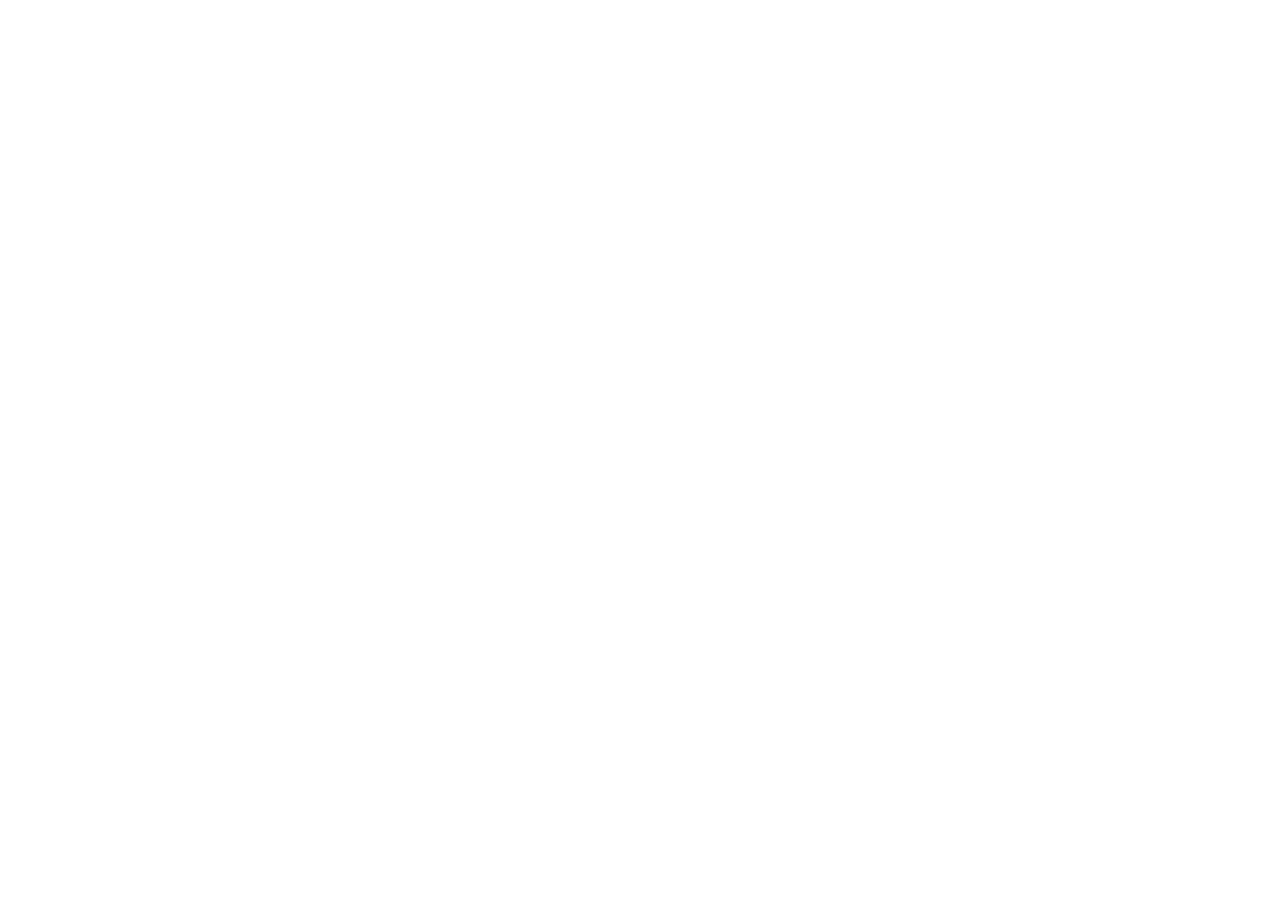
==== index.html @ 1c228df8 "init project" ====
<!DOCTYPE html>
<html lang="en">
<head>
    <meta charset="UTF-8">
    <meta http-equiv="X-UA-Compatible" content="IE=edge">
    <meta name="viewport" content="width=device-width, initial-scale=1.0">
    <title>Document</title>
</head>
<body>
    
</body>
</html>
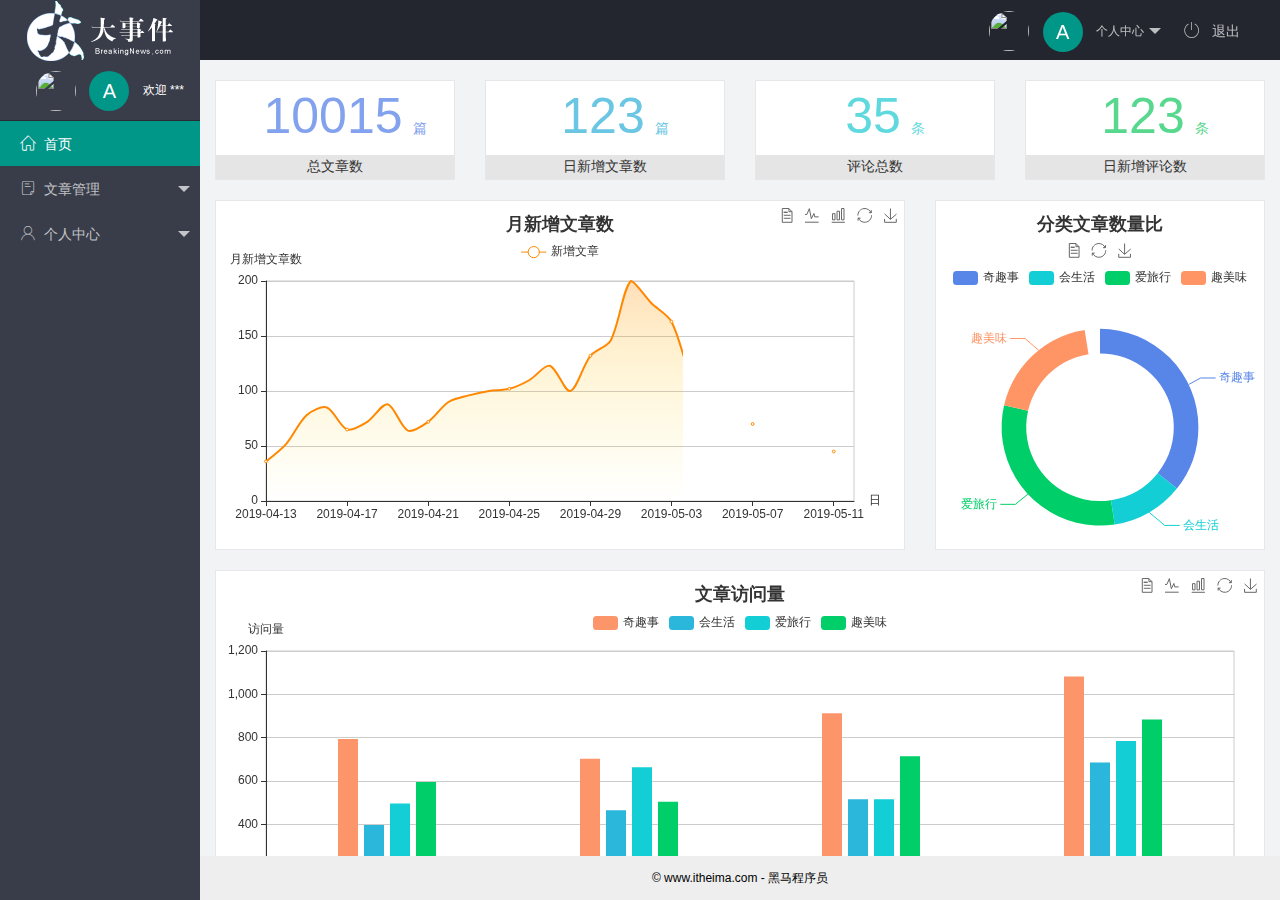
==== commit 51c5bd82: "完成了主页功能的开发" ====
--- a/index.html
+++ b/index.html
@@ -4,9 +4,110 @@
     <meta charset="UTF-8">
     <meta http-equiv="X-UA-Compatible" content="IE=edge">
     <meta name="viewport" content="width=device-width, initial-scale=1.0">
-    <title>Document</title>
+    <title>后台主页</title>
+    <!-- 导入 layui 的样式表 -->
+    <link rel="stylesheet" href="./assets/lib/layui/css/layui.css">
+    <!-- 导入第三方图标库 -->
+    <link rel="stylesheet" href="./assets/fonts/iconfont.css">
+    <!-- 导入自己的样式表 -->
+    <link rel="stylesheet" href="./assets/css/index.css">
 </head>
 <body>
-    
+    <!-- Layui镜像站 => 文档 => 页面元素 => 布局 => 右侧浮动目录 => 管理界面布局 => 复制body标签内的HTML结构 => 按需修改 -->
+    <div class="layui-layout layui-layout-admin">
+        <div class="layui-header">
+            <div class="layui-logo layui-hide-xs layui-bg-black">
+                <img src="./assets/images/logo.png" alt="">
+            </div>
+            <!-- 头部区域（可配合layui 已有的水平导航） -->
+            
+            <ul class="layui-nav layui-layout-right">
+                <li class="layui-nav-item layui-hide layui-show-md-inline-block">
+                    <a href="javascript:;" class="userinfo">
+                        <img src="//tva1.sinaimg.cn/crop.0.0.118.118.180/5db11ff4gw1e77d3nqrv8j203b03cweg.jpg" class="layui-nav-img">
+                        <!-- 用户未设置头像时，显示如下的span标签图像，具体效果见index.css文件设置的样式。头像上的文字即span标签包裹的文字为用户名首字母，这里先设置为A -->
+                        <span class="text-avatar">A</span>
+                        个人中心
+                    </a>
+                    <dl class="layui-nav-child">
+                        <dd><a href="">基本资料</a></dd>
+                        <dd><a href="">更换头像</a></dd>
+                        <dd><a href="">重置密码</a></dd>
+                    </dl>
+                </li>
+                <li class="layui-nav-item" lay-header-event="menuRight" lay-unselect>
+                    <!-- 阻止a链接默认跳转行为：href="javascript:;" -->
+                    <a href="javascript:;" id="btnLogout">
+                        <span class="iconfont icon-tuichu"></span>
+                        退出
+                    </a>
+                </li>
+            </ul>
+        </div>
+        
+        <div class="layui-side layui-bg-black">
+            <div class="layui-side-scroll">
+                <!-- 左侧导航区域（可配合layui已有的垂直导航） -->
+                <div class="userinfo">
+                    <img src="//tva1.sinaimg.cn/crop.0.0.118.118.180/5db11ff4gw1e77d3nqrv8j203b03cweg.jpg" class="layui-nav-img">
+                    <!-- 用户未设置头像时，显示如下的span标签图像，具体效果见index.css文件设置的样式。头像上的文字即span标签包裹的文字为用户名首字母，这里先设置为A -->
+                    <span class="text-avatar">A</span>
+                    <span id="welcome">欢迎 ***</span>
+                </div>
+                <!-- 展开子菜单时，收缩全部兄弟菜单子菜单：对导航元素结构设定可选属性和CSS类名【Layui镜像站 => 文档 => 页面元素 => 导航 => 右侧浮动目录 => 导航基础属性 => 导航可选属性/类 => 属性名 lay-shrink => 值 all】 -->
+                <ul class="layui-nav layui-nav-tree" lay-shrink="all">
+                    <!-- 首页默认被选中：【Layui镜像站 => 文档 => 页面元素 => 导航 => 右侧浮动目录 => 水平导航 => 设定layui-this类名来实现某一项默认被选中】 -->
+                    <li class="layui-nav-item layui-this">
+                        <a href="./home/dashboard.html" target="fm"><span class="iconfont icon-home"></span>首页</a>
+                        <!-- a标签的href属性用来指定打开哪个网页；target属性用来指定在哪打开网页，其属性值设置为内容主体区域的iframe标签的name属性值，即可在iframe中打开网页 -->
+                    </li>
+                    <li class="layui-nav-item">
+                        <!-- 字体图标(iconfont-阿里巴巴矢量图宝库)：【导入 iconfont.css 文件 => 通过对一个内联元素（一般推荐用 span标签）设定 class="iconfont"，来定义一个图标，然后对元素加上图标对应的 font-class 即可显示出想要的图标 即 <span class="iconfont icon-xxx"></span> => 按需修改】 -->
+                        <a class="" href="javascript:;"><span class="iconfont icon-16"></span>文章管理</a>
+                        <dl class="layui-nav-child">
+                            <!-- 字体图标(layui)：【导入 layui 的样式表 => Layui镜像站 => 文档 => 页面元素 => 图标 => 通过对一个内联元素（一般推荐用 i标签）设定 class="layui-icon"，来定义一个图标，然后对元素加上图标对应的 font-class 即可显示出想要的图标 即 <i class="layui-icon layui-icon-face-smile"></i> => 按需修改】 -->
+                            <dd><a href="javascript:;"><i class="layui-icon layui-icon-app"></i>文章类别</a></dd>
+                            <dd><a href="javascript:;"><i class="layui-icon layui-icon-app"></i>文章列表</a></dd>
+                            <dd><a href="javascript:;"><i class="layui-icon layui-icon-app"></i>发表文章</a></dd>
+                        </dl>
+                    </li>
+                    <li class="layui-nav-item">
+                        <a href="javascript:;"><span class="iconfont icon-user"></span>个人中心</a>
+                        <dl class="layui-nav-child">
+                            <dd><a href="javascript:;"><i class="layui-icon layui-icon-app"></i>基本资料</a></dd>
+                            <dd><a href="javascript:;"><i class="layui-icon layui-icon-app"></i>更换头像</a></dd>
+                            <dd><a href="javascript:;"><i class="layui-icon layui-icon-app"></i>重置密码</a></dd>
+                        </dl>
+                    </li>
+                </ul>
+            </div>
+        </div>
+        
+        <div class="layui-body">
+            <!-- 内容主体区域 -->
+            <!-- <iframe name="" src="" frameborder="0"></iframe> -->
+            <!-- iframe标签的name属性用来指定当前iframe的名称，iframe标签的src属性用来规定在iframe中显示的文档的URL -->
+            <!-- <a href="" target=""></a> -->
+            <!-- a链接的href属性用来指定打开哪个网页，a链接的target属性用来指定在哪里打开网页 -->
+            <!-- target属性值等于name属性值表示在name为target属性值的iframe中打开指定网页 -->
+            <iframe name="fm" src="./home/dashboard.html" frameborder="0"></iframe>
+            <!-- 设置iframe标签的name属性值为fm，a标签的target属性值也为fm，即可在点击a链接时在name为fm的iframe中打开a标签指定的网页。上面左侧导航区域的首页、文章管理、个人中心的3个a链接都需要设置它的target属性值为iframe标签的name属性值fm，即可在点击a链接时，在iframe中打开a链接指定的网页 -->
+            <!-- 一进入到index后台主页就在右侧显示首页对应的网页内容：iframe标签的src属性值设置为首页所在a标签的src属性值，既然一进入到index后台主页就显示首页对应的网页内容了，那么首页应该默认被选中。详见上面左侧导航区域的首页所在的li标签的设置 -->
+        </div>
+        
+        <div class="layui-footer">
+            <!-- 底部固定区域 -->
+            © www.itheima.com - 黑马程序员
+        </div>
+    </div>
+
+        <!-- 导入 layui 的js文件 -->
+        <script src="./assets/lib/layui/layui.all.js"></script>
+        <!-- 导入 jQuery -->
+        <script src="./assets/lib/jquery.js"></script>
+        <!-- 导入自己封装的 baseAPI.js 文件 -->
+        <script src="./assets/js/baseAPI.js"></script>
+        <!-- 导入自己的js文件 -->
+        <script src="./assets/js/index.js"></script>
 </body>
 </html>--- a/assets/lib/layui/css/layui.css
+++ b/assets/lib/layui/css/layui.css
@@ -0,0 +1,2 @@
+/** layui-v2.5.5 MIT License By https://www.layui.com */
+ .layui-inline,img{display:inline-block;vertical-align:middle}h1,h2,h3,h4,h5,h6{font-weight:400}.layui-edge,.layui-header,.layui-inline,.layui-main{position:relative}.layui-body,.layui-edge,.layui-elip{overflow:hidden}.layui-btn,.layui-edge,.layui-inline,img{vertical-align:middle}.layui-btn,.layui-disabled,.layui-icon,.layui-unselect{-moz-user-select:none;-webkit-user-select:none;-ms-user-select:none}.layui-elip,.layui-form-checkbox span,.layui-form-pane .layui-form-label{text-overflow:ellipsis;white-space:nowrap}.layui-breadcrumb,.layui-tree-btnGroup{visibility:hidden}blockquote,body,button,dd,div,dl,dt,form,h1,h2,h3,h4,h5,h6,input,li,ol,p,pre,td,textarea,th,ul{margin:0;padding:0;-webkit-tap-highlight-color:rgba(0,0,0,0)}a:active,a:hover{outline:0}img{border:none}li{list-style:none}table{border-collapse:collapse;border-spacing:0}h4,h5,h6{font-size:100%}button,input,optgroup,option,select,textarea{font-family:inherit;font-size:inherit;font-style:inherit;font-weight:inherit;outline:0}pre{white-space:pre-wrap;white-space:-moz-pre-wrap;white-space:-pre-wrap;white-space:-o-pre-wrap;word-wrap:break-word}body{line-height:24px;font:14px Helvetica Neue,Helvetica,PingFang SC,Tahoma,Arial,sans-serif}hr{height:1px;margin:10px 0;border:0;clear:both}a{color:#333;text-decoration:none}a:hover{color:#777}a cite{font-style:normal;*cursor:pointer}.layui-border-box,.layui-border-box *{box-sizing:border-box}.layui-box,.layui-box *{box-sizing:content-box}.layui-clear{clear:both;*zoom:1}.layui-clear:after{content:'\20';clear:both;*zoom:1;display:block;height:0}.layui-inline{*display:inline;*zoom:1}.layui-edge{display:inline-block;width:0;height:0;border-width:6px;border-style:dashed;border-color:transparent}.layui-edge-top{top:-4px;border-bottom-color:#999;border-bottom-style:solid}.layui-edge-right{border-left-color:#999;border-left-style:solid}.layui-edge-bottom{top:2px;border-top-color:#999;border-top-style:solid}.layui-edge-left{border-right-color:#999;border-right-style:solid}.layui-disabled,.layui-disabled:hover{color:#d2d2d2!important;cursor:not-allowed!important}.layui-circle{border-radius:100%}.layui-show{display:block!important}.layui-hide{display:none!important}@font-face{font-family:layui-icon;src:url(../font/iconfont.eot?v=250);src:url(../font/iconfont.eot?v=250#iefix) format('embedded-opentype'),url(../font/iconfont.woff2?v=250) format('woff2'),url(../font/iconfont.woff?v=250) format('woff'),url(../font/iconfont.ttf?v=250) format('truetype'),url(../font/iconfont.svg?v=250#layui-icon) format('svg')}.layui-icon{font-family:layui-icon!important;font-size:16px;font-style:normal;-webkit-font-smoothing:antialiased;-moz-osx-font-smoothing:grayscale}.layui-icon-reply-fill:before{content:"\e611"}.layui-icon-set-fill:before{content:"\e614"}.layui-icon-menu-fill:before{content:"\e60f"}.layui-icon-search:before{content:"\e615"}.layui-icon-share:before{content:"\e641"}.layui-icon-set-sm:before{content:"\e620"}.layui-icon-engine:before{content:"\e628"}.layui-icon-close:before{content:"\1006"}.layui-icon-close-fill:before{content:"\1007"}.layui-icon-chart-screen:before{content:"\e629"}.layui-icon-star:before{content:"\e600"}.layui-icon-circle-dot:before{content:"\e617"}.layui-icon-chat:before{content:"\e606"}.layui-icon-release:before{content:"\e609"}.layui-icon-list:before{content:"\e60a"}.layui-icon-chart:before{content:"\e62c"}.layui-icon-ok-circle:before{content:"\1005"}.layui-icon-layim-theme:before{content:"\e61b"}.layui-icon-table:before{content:"\e62d"}.layui-icon-right:before{content:"\e602"}.layui-icon-left:before{content:"\e603"}.layui-icon-cart-simple:before{content:"\e698"}.layui-icon-face-cry:before{content:"\e69c"}.layui-icon-face-smile:before{content:"\e6af"}.layui-icon-survey:before{content:"\e6b2"}.layui-icon-tree:before{content:"\e62e"}.layui-icon-upload-circle:before{content:"\e62f"}.layui-icon-add-circle:before{content:"\e61f"}.layui-icon-download-circle:before{content:"\e601"}.layui-icon-templeate-1:before{content:"\e630"}.layui-icon-util:before{content:"\e631"}.layui-icon-face-surprised:before{content:"\e664"}.layui-icon-edit:before{content:"\e642"}.layui-icon-speaker:before{content:"\e645"}.layui-icon-down:before{content:"\e61a"}.layui-icon-file:before{content:"\e621"}.layui-icon-layouts:before{content:"\e632"}.layui-icon-rate-half:before{content:"\e6c9"}.layui-icon-add-circle-fine:before{content:"\e608"}.layui-icon-prev-circle:before{content:"\e633"}.layui-icon-read:before{content:"\e705"}.layui-icon-404:before{content:"\e61c"}.layui-icon-carousel:before{content:"\e634"}.layui-icon-help:before{content:"\e607"}.layui-icon-code-circle:before{content:"\e635"}.layui-icon-water:before{content:"\e636"}.layui-icon-username:before{content:"\e66f"}.layui-icon-find-fill:before{content:"\e670"}.layui-icon-about:before{content:"\e60b"}.layui-icon-location:before{content:"\e715"}.layui-icon-up:before{content:"\e619"}.layui-icon-pause:before{content:"\e651"}.layui-icon-date:before{content:"\e637"}.layui-icon-layim-uploadfile:before{content:"\e61d"}.layui-icon-delete:before{content:"\e640"}.layui-icon-play:before{content:"\e652"}.layui-icon-top:before{content:"\e604"}.layui-icon-friends:before{content:"\e612"}.layui-icon-refresh-3:before{content:"\e9aa"}.layui-icon-ok:before{content:"\e605"}.layui-icon-layer:before{content:"\e638"}.layui-icon-face-smile-fine:before{content:"\e60c"}.layui-icon-dollar:before{content:"\e659"}.layui-icon-group:before{content:"\e613"}.layui-icon-layim-download:before{content:"\e61e"}.layui-icon-picture-fine:before{content:"\e60d"}.layui-icon-link:before{content:"\e64c"}.layui-icon-diamond:before{content:"\e735"}.layui-icon-log:before{content:"\e60e"}.layui-icon-rate-solid:before{content:"\e67a"}.layui-icon-fonts-del:before{content:"\e64f"}.layui-icon-unlink:before{content:"\e64d"}.layui-icon-fonts-clear:before{content:"\e639"}.layui-icon-triangle-r:before{content:"\e623"}.layui-icon-circle:before{content:"\e63f"}.layui-icon-radio:before{content:"\e643"}.layui-icon-align-center:before{content:"\e647"}.layui-icon-align-right:before{content:"\e648"}.layui-icon-align-left:before{content:"\e649"}.layui-icon-loading-1:before{content:"\e63e"}.layui-icon-return:before{content:"\e65c"}.layui-icon-fonts-strong:before{content:"\e62b"}.layui-icon-upload:before{content:"\e67c"}.layui-icon-dialogue:before{content:"\e63a"}.layui-icon-video:before{content:"\e6ed"}.layui-icon-headset:before{content:"\e6fc"}.layui-icon-cellphone-fine:before{content:"\e63b"}.layui-icon-add-1:before{content:"\e654"}.layui-icon-face-smile-b:before{content:"\e650"}.layui-icon-fonts-html:before{content:"\e64b"}.layui-icon-form:before{content:"\e63c"}.layui-icon-cart:before{content:"\e657"}.layui-icon-camera-fill:before{content:"\e65d"}.layui-icon-tabs:before{content:"\e62a"}.layui-icon-fonts-code:before{content:"\e64e"}.layui-icon-fire:before{content:"\e756"}.layui-icon-set:before{content:"\e716"}.layui-icon-fonts-u:before{content:"\e646"}.layui-icon-triangle-d:before{content:"\e625"}.layui-icon-tips:before{content:"\e702"}.layui-icon-picture:before{content:"\e64a"}.layui-icon-more-vertical:before{content:"\e671"}.layui-icon-flag:before{content:"\e66c"}.layui-icon-loading:before{content:"\e63d"}.layui-icon-fonts-i:before{content:"\e644"}.layui-icon-refresh-1:before{content:"\e666"}.layui-icon-rmb:before{content:"\e65e"}.layui-icon-home:before{content:"\e68e"}.layui-icon-user:before{content:"\e770"}.layui-icon-notice:before{content:"\e667"}.layui-icon-login-weibo:before{content:"\e675"}.layui-icon-voice:before{content:"\e688"}.layui-icon-upload-drag:before{content:"\e681"}.layui-icon-login-qq:before{content:"\e676"}.layui-icon-snowflake:before{content:"\e6b1"}.layui-icon-file-b:before{content:"\e655"}.layui-icon-template:before{content:"\e663"}.layui-icon-auz:before{content:"\e672"}.layui-icon-console:before{content:"\e665"}.layui-icon-app:before{content:"\e653"}.layui-icon-prev:before{content:"\e65a"}.layui-icon-website:before{content:"\e7ae"}.layui-icon-next:before{content:"\e65b"}.layui-icon-component:before{content:"\e857"}.layui-icon-more:before{content:"\e65f"}.layui-icon-login-wechat:before{content:"\e677"}.layui-icon-shrink-right:before{content:"\e668"}.layui-icon-spread-left:before{content:"\e66b"}.layui-icon-camera:before{content:"\e660"}.layui-icon-note:before{content:"\e66e"}.layui-icon-refresh:before{content:"\e669"}.layui-icon-female:before{content:"\e661"}.layui-icon-male:before{content:"\e662"}.layui-icon-password:before{content:"\e673"}.layui-icon-senior:before{content:"\e674"}.layui-icon-theme:before{content:"\e66a"}.layui-icon-tread:before{content:"\e6c5"}.layui-icon-praise:before{content:"\e6c6"}.layui-icon-star-fill:before{content:"\e658"}.layui-icon-rate:before{content:"\e67b"}.layui-icon-template-1:before{content:"\e656"}.layui-icon-vercode:before{content:"\e679"}.layui-icon-cellphone:before{content:"\e678"}.layui-icon-screen-full:before{content:"\e622"}.layui-icon-screen-restore:before{content:"\e758"}.layui-icon-cols:before{content:"\e610"}.layui-icon-export:before{content:"\e67d"}.layui-icon-print:before{content:"\e66d"}.layui-icon-slider:before{content:"\e714"}.layui-icon-addition:before{content:"\e624"}.layui-icon-subtraction:before{content:"\e67e"}.layui-icon-service:before{content:"\e626"}.layui-icon-transfer:before{content:"\e691"}.layui-main{width:1140px;margin:0 auto}.layui-header{z-index:1000;height:60px}.layui-header a:hover{transition:all .5s;-webkit-transition:all .5s}.layui-side{position:fixed;left:0;top:0;bottom:0;z-index:999;width:200px;overflow-x:hidden}.layui-side-scroll{position:relative;width:220px;height:100%;overflow-x:hidden}.layui-body{position:absolute;left:200px;right:0;top:0;bottom:0;z-index:998;width:auto;overflow-y:auto;box-sizing:border-box}.layui-layout-body{overflow:hidden}.layui-layout-admin .layui-header{background-color:#23262E}.layui-layout-admin .layui-side{top:60px;width:200px;overflow-x:hidden}.layui-layout-admin .layui-body{position:fixed;top:60px;bottom:44px}.layui-layout-admin .layui-main{width:auto;margin:0 15px}.layui-layout-admin .layui-footer{position:fixed;left:200px;right:0;bottom:0;height:44px;line-height:44px;padding:0 15px;background-color:#eee}.layui-layout-admin .layui-logo{position:absolute;left:0;top:0;width:200px;height:100%;line-height:60px;text-align:center;color:#009688;font-size:16px}.layui-layout-admin .layui-header .layui-nav{background:0 0}.layui-layout-left{position:absolute!important;left:200px;top:0}.layui-layout-right{position:absolute!important;right:0;top:0}.layui-container{position:relative;margin:0 auto;padding:0 15px;box-sizing:border-box}.layui-fluid{position:relative;margin:0 auto;padding:0 15px}.layui-row:after,.layui-row:before{content:'';display:block;clear:both}.layui-col-lg1,.layui-col-lg10,.layui-col-lg11,.layui-col-lg12,.layui-col-lg2,.layui-col-lg3,.layui-col-lg4,.layui-col-lg5,.layui-col-lg6,.layui-col-lg7,.layui-col-lg8,.layui-col-lg9,.layui-col-md1,.layui-col-md10,.layui-col-md11,.layui-col-md12,.layui-col-md2,.layui-col-md3,.layui-col-md4,.layui-col-md5,.layui-col-md6,.layui-col-md7,.layui-col-md8,.layui-col-md9,.layui-col-sm1,.layui-col-sm10,.layui-col-sm11,.layui-col-sm12,.layui-col-sm2,.layui-col-sm3,.layui-col-sm4,.layui-col-sm5,.layui-col-sm6,.layui-col-sm7,.layui-col-sm8,.layui-col-sm9,.layui-col-xs1,.layui-col-xs10,.layui-col-xs11,.layui-col-xs12,.layui-col-xs2,.layui-col-xs3,.layui-col-xs4,.layui-col-xs5,.layui-col-xs6,.layui-col-xs7,.layui-col-xs8,.layui-col-xs9{position:relative;display:block;box-sizing:border-box}.layui-col-xs1,.layui-col-xs10,.layui-col-xs11,.layui-col-xs12,.layui-col-xs2,.layui-col-xs3,.layui-col-xs4,.layui-col-xs5,.layui-col-xs6,.layui-col-xs7,.layui-col-xs8,.layui-col-xs9{float:left}.layui-col-xs1{width:8.33333333%}.layui-col-xs2{width:16.66666667%}.layui-col-xs3{width:25%}.layui-col-xs4{width:33.33333333%}.layui-col-xs5{width:41.66666667%}.layui-col-xs6{width:50%}.layui-col-xs7{width:58.33333333%}.layui-col-xs8{width:66.66666667%}.layui-col-xs9{width:75%}.layui-col-xs10{width:83.33333333%}.layui-col-xs11{width:91.66666667%}.layui-col-xs12{width:100%}.layui-col-xs-offset1{margin-left:8.33333333%}.layui-col-xs-offset2{margin-left:16.66666667%}.layui-col-xs-offset3{margin-left:25%}.layui-col-xs-offset4{margin-left:33.33333333%}.layui-col-xs-offset5{margin-left:41.66666667%}.layui-col-xs-offset6{margin-left:50%}.layui-col-xs-offset7{margin-left:58.33333333%}.layui-col-xs-offset8{margin-left:66.66666667%}.layui-col-xs-offset9{margin-left:75%}.layui-col-xs-offset10{margin-left:83.33333333%}.layui-col-xs-offset11{margin-left:91.66666667%}.layui-col-xs-offset12{margin-left:100%}@media screen and (max-width:768px){.layui-hide-xs{display:none!important}.layui-show-xs-block{display:block!important}.layui-show-xs-inline{display:inline!important}.layui-show-xs-inline-block{display:inline-block!important}}@media screen and (min-width:768px){.layui-container{width:750px}.layui-hide-sm{display:none!important}.layui-show-sm-block{display:block!important}.layui-show-sm-inline{display:inline!important}.layui-show-sm-inline-block{display:inline-block!important}.layui-col-sm1,.layui-col-sm10,.layui-col-sm11,.layui-col-sm12,.layui-col-sm2,.layui-col-sm3,.layui-col-sm4,.layui-col-sm5,.layui-col-sm6,.layui-col-sm7,.layui-col-sm8,.layui-col-sm9{float:left}.layui-col-sm1{width:8.33333333%}.layui-col-sm2{width:16.66666667%}.layui-col-sm3{width:25%}.layui-col-sm4{width:33.33333333%}.layui-col-sm5{width:41.66666667%}.layui-col-sm6{width:50%}.layui-col-sm7{width:58.33333333%}.layui-col-sm8{width:66.66666667%}.layui-col-sm9{width:75%}.layui-col-sm10{width:83.33333333%}.layui-col-sm11{width:91.66666667%}.layui-col-sm12{width:100%}.layui-col-sm-offset1{margin-left:8.33333333%}.layui-col-sm-offset2{margin-left:16.66666667%}.layui-col-sm-offset3{margin-left:25%}.layui-col-sm-offset4{margin-left:33.33333333%}.layui-col-sm-offset5{margin-left:41.66666667%}.layui-col-sm-offset6{margin-left:50%}.layui-col-sm-offset7{margin-left:58.33333333%}.layui-col-sm-offset8{margin-left:66.66666667%}.layui-col-sm-offset9{margin-left:75%}.layui-col-sm-offset10{margin-left:83.33333333%}.layui-col-sm-offset11{margin-left:91.66666667%}.layui-col-sm-offset12{margin-left:100%}}@media screen and (min-width:992px){.layui-container{width:970px}.layui-hide-md{display:none!important}.layui-show-md-block{display:block!important}.layui-show-md-inline{display:inline!important}.layui-show-md-inline-block{display:inline-block!important}.layui-col-md1,.layui-col-md10,.layui-col-md11,.layui-col-md12,.layui-col-md2,.layui-col-md3,.layui-col-md4,.layui-col-md5,.layui-col-md6,.layui-col-md7,.layui-col-md8,.layui-col-md9{float:left}.layui-col-md1{width:8.33333333%}.layui-col-md2{width:16.66666667%}.layui-col-md3{width:25%}.layui-col-md4{width:33.33333333%}.layui-col-md5{width:41.66666667%}.layui-col-md6{width:50%}.layui-col-md7{width:58.33333333%}.layui-col-md8{width:66.66666667%}.layui-col-md9{width:75%}.layui-col-md10{width:83.33333333%}.layui-col-md11{width:91.66666667%}.layui-col-md12{width:100%}.layui-col-md-offset1{margin-left:8.33333333%}.layui-col-md-offset2{margin-left:16.66666667%}.layui-col-md-offset3{margin-left:25%}.layui-col-md-offset4{margin-left:33.33333333%}.layui-col-md-offset5{margin-left:41.66666667%}.layui-col-md-offset6{margin-left:50%}.layui-col-md-offset7{margin-left:58.33333333%}.layui-col-md-offset8{margin-left:66.66666667%}.layui-col-md-offset9{margin-left:75%}.layui-col-md-offset10{margin-left:83.33333333%}.layui-col-md-offset11{margin-left:91.66666667%}.layui-col-md-offset12{margin-left:100%}}@media screen and (min-width:1200px){.layui-container{width:1170px}.layui-hide-lg{display:none!important}.layui-show-lg-block{display:block!important}.layui-show-lg-inline{display:inline!important}.layui-show-lg-inline-block{display:inline-block!important}.layui-col-lg1,.layui-col-lg10,.layui-col-lg11,.layui-col-lg12,.layui-col-lg2,.layui-col-lg3,.layui-col-lg4,.layui-col-lg5,.layui-col-lg6,.layui-col-lg7,.layui-col-lg8,.layui-col-lg9{float:left}.layui-col-lg1{width:8.33333333%}.layui-col-lg2{width:16.66666667%}.layui-col-lg3{width:25%}.layui-col-lg4{width:33.33333333%}.layui-col-lg5{width:41.66666667%}.layui-col-lg6{width:50%}.layui-col-lg7{width:58.33333333%}.layui-col-lg8{width:66.66666667%}.layui-col-lg9{width:75%}.layui-col-lg10{width:83.33333333%}.layui-col-lg11{width:91.66666667%}.layui-col-lg12{width:100%}.layui-col-lg-offset1{margin-left:8.33333333%}.layui-col-lg-offset2{margin-left:16.66666667%}.layui-col-lg-offset3{margin-left:25%}.layui-col-lg-offset4{margin-left:33.33333333%}.layui-col-lg-offset5{margin-left:41.66666667%}.layui-col-lg-offset6{margin-left:50%}.layui-col-lg-offset7{margin-left:58.33333333%}.layui-col-lg-offset8{margin-left:66.66666667%}.layui-col-lg-offset9{margin-left:75%}.layui-col-lg-offset10{margin-left:83.33333333%}.layui-col-lg-offset11{margin-left:91.66666667%}.layui-col-lg-offset12{margin-left:100%}}.layui-col-space1{margin:-.5px}.layui-col-space1>*{padding:.5px}.layui-col-space3{margin:-1.5px}.layui-col-space3>*{padding:1.5px}.layui-col-space5{margin:-2.5px}.layui-col-space5>*{padding:2.5px}.layui-col-space8{margin:-3.5px}.layui-col-space8>*{padding:3.5px}.layui-col-space10{margin:-5px}.layui-col-space10>*{padding:5px}.layui-col-space12{margin:-6px}.layui-col-space12>*{padding:6px}.layui-col-space15{margin:-7.5px}.layui-col-space15>*{padding:7.5px}.layui-col-space18{margin:-9px}.layui-col-space18>*{padding:9px}.layui-col-space20{margin:-10px}.layui-col-space20>*{padding:10px}.layui-col-space22{margin:-11px}.layui-col-space22>*{padding:11px}.layui-col-space25{margin:-12.5px}.layui-col-space25>*{padding:12.5px}.layui-col-space30{margin:-15px}.layui-col-space30>*{padding:15px}.layui-btn,.layui-input,.layui-select,.layui-textarea,.layui-upload-button{outline:0;-webkit-appearance:none;transition:all .3s;-webkit-transition:all .3s;box-sizing:border-box}.layui-elem-quote{margin-bottom:10px;padding:15px;line-height:22px;border-left:5px solid #009688;border-radius:0 2px 2px 0;background-color:#f2f2f2}.layui-quote-nm{border-style:solid;border-width:1px 1px 1px 5px;background:0 0}.layui-elem-field{margin-bottom:10px;padding:0;border-width:1px;border-style:solid}.layui-elem-field legend{margin-left:20px;padding:0 10px;font-size:20px;font-weight:300}.layui-field-title{margin:10px 0 20px;border-width:1px 0 0}.layui-field-box{padding:10px 15px}.layui-field-title .layui-field-box{padding:10px 0}.layui-progress{position:relative;height:6px;border-radius:20px;background-color:#e2e2e2}.layui-progress-bar{position:absolute;left:0;top:0;width:0;max-width:100%;height:6px;border-radius:20px;text-align:right;background-color:#5FB878;transition:all .3s;-webkit-transition:all .3s}.layui-progress-big,.layui-progress-big .layui-progress-bar{height:18px;line-height:18px}.layui-progress-text{position:relative;top:-20px;line-height:18px;font-size:12px;color:#666}.layui-progress-big .layui-progress-text{position:static;padding:0 10px;color:#fff}.layui-collapse{border-width:1px;border-style:solid;border-radius:2px}.layui-colla-content,.layui-colla-item{border-top-width:1px;border-top-style:solid}.layui-colla-item:first-child{border-top:none}.layui-colla-title{position:relative;height:42px;line-height:42px;padding:0 15px 0 35px;color:#333;background-color:#f2f2f2;cursor:pointer;font-size:14px;overflow:hidden}.layui-colla-content{display:none;padding:10px 15px;line-height:22px;color:#666}.layui-colla-icon{position:absolute;left:15px;top:0;font-size:14px}.layui-card{margin-bottom:15px;border-radius:2px;background-color:#fff;box-shadow:0 1px 2px 0 rgba(0,0,0,.05)}.layui-card:last-child{margin-bottom:0}.layui-card-header{position:relative;height:42px;line-height:42px;padding:0 15px;border-bottom:1px solid #f6f6f6;color:#333;border-radius:2px 2px 0 0;font-size:14px}.layui-bg-black,.layui-bg-blue,.layui-bg-cyan,.layui-bg-green,.layui-bg-orange,.layui-bg-red{color:#fff!important}.layui-card-body{position:relative;padding:10px 15px;line-height:24px}.layui-card-body[pad15]{padding:15px}.layui-card-body[pad20]{padding:20px}.layui-card-body .layui-table{margin:5px 0}.layui-card .layui-tab{margin:0}.layui-panel-window{position:relative;padding:15px;border-radius:0;border-top:5px solid #E6E6E6;background-color:#fff}.layui-auxiliar-moving{position:fixed;left:0;right:0;top:0;bottom:0;width:100%;height:100%;background:0 0;z-index:9999999999}.layui-form-label,.layui-form-mid,.layui-form-select,.layui-input-block,.layui-input-inline,.layui-textarea{position:relative}.layui-bg-red{background-color:#FF5722!important}.layui-bg-orange{background-color:#FFB800!important}.layui-bg-green{background-color:#009688!important}.layui-bg-cyan{background-color:#2F4056!important}.layui-bg-blue{background-color:#1E9FFF!important}.layui-bg-black{background-color:#393D49!important}.layui-bg-gray{background-color:#eee!important;color:#666!important}.layui-badge-rim,.layui-colla-content,.layui-colla-item,.layui-collapse,.layui-elem-field,.layui-form-pane .layui-form-item[pane],.layui-form-pane .layui-form-label,.layui-input,.layui-layedit,.layui-layedit-tool,.layui-quote-nm,.layui-select,.layui-tab-bar,.layui-tab-card,.layui-tab-title,.layui-tab-title .layui-this:after,.layui-textarea{border-color:#e6e6e6}.layui-timeline-item:before,hr{background-color:#e6e6e6}.layui-text{line-height:22px;font-size:14px;color:#666}.layui-text h1,.layui-text h2,.layui-text h3{font-weight:500;color:#333}.layui-text h1{font-size:30px}.layui-text h2{font-size:24px}.layui-text h3{font-size:18px}.layui-text a:not(.layui-btn){color:#01AAED}.layui-text a:not(.layui-btn):hover{text-decoration:underline}.layui-text ul{padding:5px 0 5px 15px}.layui-text ul li{margin-top:5px;list-style-type:disc}.layui-text em,.layui-word-aux{color:#999!important;padding:0 5px!important}.layui-btn{display:inline-block;height:38px;line-height:38px;padding:0 18px;background-color:#009688;color:#fff;white-space:nowrap;text-align:center;font-size:14px;border:none;border-radius:2px;cursor:pointer}.layui-btn:hover{opacity:.8;filter:alpha(opacity=80);color:#fff}.layui-btn:active{opacity:1;filter:alpha(opacity=100)}.layui-btn+.layui-btn{margin-left:10px}.layui-btn-container{font-size:0}.layui-btn-container .layui-btn{margin-right:10px;margin-bottom:10px}.layui-btn-container .layui-btn+.layui-btn{margin-left:0}.layui-table .layui-btn-container .layui-btn{margin-bottom:9px}.layui-btn-radius{border-radius:100px}.layui-btn .layui-icon{margin-right:3px;font-size:18px;vertical-align:bottom;vertical-align:middle\9}.layui-btn-primary{border:1px solid #C9C9C9;background-color:#fff;color:#555}.layui-btn-primary:hover{border-color:#009688;color:#333}.layui-btn-normal{background-color:#1E9FFF}.layui-btn-warm{background-color:#FFB800}.layui-btn-danger{background-color:#FF5722}.layui-btn-checked{background-color:#5FB878}.layui-btn-disabled,.layui-btn-disabled:active,.layui-btn-disabled:hover{border:1px solid #e6e6e6;background-color:#FBFBFB;color:#C9C9C9;cursor:not-allowed;opacity:1}.layui-btn-lg{height:44px;line-height:44px;padding:0 25px;font-size:16px}.layui-btn-sm{height:30px;line-height:30px;padding:0 10px;font-size:12px}.layui-btn-sm i{font-size:16px!important}.layui-btn-xs{height:22px;line-height:22px;padding:0 5px;font-size:12px}.layui-btn-xs i{font-size:14px!important}.layui-btn-group{display:inline-block;vertical-align:middle;font-size:0}.layui-btn-group .layui-btn{margin-left:0!important;margin-right:0!important;border-left:1px solid rgba(255,255,255,.5);border-radius:0}.layui-btn-group .layui-btn-primary{border-left:none}.layui-btn-group .layui-btn-primary:hover{border-color:#C9C9C9;color:#009688}.layui-btn-group .layui-btn:first-child{border-left:none;border-radius:2px 0 0 2px}.layui-btn-group .layui-btn-primary:first-child{border-left:1px solid #c9c9c9}.layui-btn-group .layui-btn:last-child{border-radius:0 2px 2px 0}.layui-btn-group .layui-btn+.layui-btn{margin-left:0}.layui-btn-group+.layui-btn-group{margin-left:10px}.layui-btn-fluid{width:100%}.layui-input,.layui-select,.layui-textarea{height:38px;line-height:1.3;line-height:38px\9;border-width:1px;border-style:solid;background-color:#fff;border-radius:2px}.layui-input::-webkit-input-placeholder,.layui-select::-webkit-input-placeholder,.layui-textarea::-webkit-input-placeholder{line-height:1.3}.layui-input,.layui-textarea{display:block;width:100%;padding-left:10px}.layui-input:hover,.layui-textarea:hover{border-color:#D2D2D2!important}.layui-input:focus,.layui-textarea:focus{border-color:#C9C9C9!important}.layui-textarea{min-height:100px;height:auto;line-height:20px;padding:6px 10px;resize:vertical}.layui-select{padding:0 10px}.layui-form input[type=checkbox],.layui-form input[type=radio],.layui-form select{display:none}.layui-form [lay-ignore]{display:initial}.layui-form-item{margin-bottom:15px;clear:both;*zoom:1}.layui-form-item:after{content:'\20';clear:both;*zoom:1;display:block;height:0}.layui-form-label{float:left;display:block;padding:9px 15px;width:80px;font-weight:400;line-height:20px;text-align:right}.layui-form-label-col{display:block;float:none;padding:9px 0;line-height:20px;text-align:left}.layui-form-item .layui-inline{margin-bottom:5px;margin-right:10px}.layui-input-block{margin-left:110px;min-height:36px}.layui-input-inline{display:inline-block;vertical-align:middle}.layui-form-item .layui-input-inline{float:left;width:190px;margin-right:10px}.layui-form-text .layui-input-inline{width:auto}.layui-form-mid{float:left;display:block;padding:9px 0!important;line-height:20px;margin-right:10px}.layui-form-danger+.layui-form-select .layui-input,.layui-form-danger:focus{border-color:#FF5722!important}.layui-form-select .layui-input{padding-right:30px;cursor:pointer}.layui-form-select .layui-edge{position:absolute;right:10px;top:50%;margin-top:-3px;cursor:pointer;border-width:6px;border-top-color:#c2c2c2;border-top-style:solid;transition:all .3s;-webkit-transition:all .3s}.layui-form-select dl{display:none;position:absolute;left:0;top:42px;padding:5px 0;z-index:899;min-width:100%;border:1px solid #d2d2d2;max-height:300px;overflow-y:auto;background-color:#fff;border-radius:2px;box-shadow:0 2px 4px rgba(0,0,0,.12);box-sizing:border-box}.layui-form-select dl dd,.layui-form-select dl dt{padding:0 10px;line-height:36px;white-space:nowrap;overflow:hidden;text-overflow:ellipsis}.layui-form-select dl dt{font-size:12px;color:#999}.layui-form-select dl dd{cursor:pointer}.layui-form-select dl dd:hover{background-color:#f2f2f2;-webkit-transition:.5s all;transition:.5s all}.layui-form-select .layui-select-group dd{padding-left:20px}.layui-form-select dl dd.layui-select-tips{padding-left:10px!important;color:#999}.layui-form-select dl dd.layui-this{background-color:#5FB878;color:#fff}.layui-form-checkbox,.layui-form-select dl dd.layui-disabled{background-color:#fff}.layui-form-selected dl{display:block}.layui-form-checkbox,.layui-form-checkbox *,.layui-form-switch{display:inline-block;vertical-align:middle}.layui-form-selected .layui-edge{margin-top:-9px;-webkit-transform:rotate(180deg);transform:rotate(180deg);margin-top:-3px\9}:root .layui-form-selected .layui-edge{margin-top:-9px\0/IE9}.layui-form-selectup dl{top:auto;bottom:42px}.layui-select-none{margin:5px 0;text-align:center;color:#999}.layui-select-disabled .layui-disabled{border-color:#eee!important}.layui-select-disabled .layui-edge{border-top-color:#d2d2d2}.layui-form-checkbox{position:relative;height:30px;line-height:30px;margin-right:10px;padding-right:30px;cursor:pointer;font-size:0;-webkit-transition:.1s linear;transition:.1s linear;box-sizing:border-box}.layui-form-checkbox span{padding:0 10px;height:100%;font-size:14px;border-radius:2px 0 0 2px;background-color:#d2d2d2;color:#fff;overflow:hidden}.layui-form-checkbox:hover span{background-color:#c2c2c2}.layui-form-checkbox i{position:absolute;right:0;top:0;width:30px;height:28px;border:1px solid #d2d2d2;border-left:none;border-radius:0 2px 2px 0;color:#fff;font-size:20px;text-align:center}.layui-form-checkbox:hover i{border-color:#c2c2c2;color:#c2c2c2}.layui-form-checked,.layui-form-checked:hover{border-color:#5FB878}.layui-form-checked span,.layui-form-checked:hover span{background-color:#5FB878}.layui-form-checked i,.layui-form-checked:hover i{color:#5FB878}.layui-form-item .layui-form-checkbox{margin-top:4px}.layui-form-checkbox[lay-skin=primary]{height:auto!important;line-height:normal!important;min-width:18px;min-height:18px;border:none!important;margin-right:0;padding-left:28px;padding-right:0;background:0 0}.layui-form-checkbox[lay-skin=primary] span{padding-left:0;padding-right:15px;line-height:18px;background:0 0;color:#666}.layui-form-checkbox[lay-skin=primary] i{right:auto;left:0;width:16px;height:16px;line-height:16px;border:1px solid #d2d2d2;font-size:12px;border-radius:2px;background-color:#fff;-webkit-transition:.1s linear;transition:.1s linear}.layui-form-checkbox[lay-skin=primary]:hover i{border-color:#5FB878;color:#fff}.layui-form-checked[lay-skin=primary] i{border-color:#5FB878!important;background-color:#5FB878;color:#fff}.layui-checkbox-disbaled[lay-skin=primary] span{background:0 0!important;color:#c2c2c2}.layui-checkbox-disbaled[lay-skin=primary]:hover i{border-color:#d2d2d2}.layui-form-item .layui-form-checkbox[lay-skin=primary]{margin-top:10px}.layui-form-switch{position:relative;height:22px;line-height:22px;min-width:35px;padding:0 5px;margin-top:8px;border:1px solid #d2d2d2;border-radius:20px;cursor:pointer;background-color:#fff;-webkit-transition:.1s linear;transition:.1s linear}.layui-form-switch i{position:absolute;left:5px;top:3px;width:16px;height:16px;border-radius:20px;background-color:#d2d2d2;-webkit-transition:.1s linear;transition:.1s linear}.layui-form-switch em{position:relative;top:0;width:25px;margin-left:21px;padding:0!important;text-align:center!important;color:#999!important;font-style:normal!important;font-size:12px}.layui-form-onswitch{border-color:#5FB878;background-color:#5FB878}.layui-checkbox-disbaled,.layui-checkbox-disbaled i{border-color:#e2e2e2!important}.layui-form-onswitch i{left:100%;margin-left:-21px;background-color:#fff}.layui-form-onswitch em{margin-left:5px;margin-right:21px;color:#fff!important}.layui-checkbox-disbaled span{background-color:#e2e2e2!important}.layui-checkbox-disbaled:hover i{color:#fff!important}[lay-radio]{display:none}.layui-form-radio,.layui-form-radio *{display:inline-block;vertical-align:middle}.layui-form-radio{line-height:28px;margin:6px 10px 0 0;padding-right:10px;cursor:pointer;font-size:0}.layui-form-radio *{font-size:14px}.layui-form-radio>i{margin-right:8px;font-size:22px;color:#c2c2c2}.layui-form-radio>i:hover,.layui-form-radioed>i{color:#5FB878}.layui-radio-disbaled>i{color:#e2e2e2!important}.layui-form-pane .layui-form-label{width:110px;padding:8px 15px;height:38px;line-height:20px;border-width:1px;border-style:solid;border-radius:2px 0 0 2px;text-align:center;background-color:#FBFBFB;overflow:hidden;box-sizing:border-box}.layui-form-pane .layui-input-inline{margin-left:-1px}.layui-form-pane .layui-input-block{margin-left:110px;left:-1px}.layui-form-pane .layui-input{border-radius:0 2px 2px 0}.layui-form-pane .layui-form-text .layui-form-label{float:none;width:100%;border-radius:2px;box-sizing:border-box;text-align:left}.layui-form-pane .layui-form-text .layui-input-inline{display:block;margin:0;top:-1px;clear:both}.layui-form-pane .layui-form-text .layui-input-block{margin:0;left:0;top:-1px}.layui-form-pane .layui-form-text .layui-textarea{min-height:100px;border-radius:0 0 2px 2px}.layui-form-pane .layui-form-checkbox{margin:4px 0 4px 10px}.layui-form-pane .layui-form-radio,.layui-form-pane .layui-form-switch{margin-top:6px;margin-left:10px}.layui-form-pane .layui-form-item[pane]{position:relative;border-width:1px;border-style:solid}.layui-form-pane .layui-form-item[pane] .layui-form-label{position:absolute;left:0;top:0;height:100%;border-width:0 1px 0 0}.layui-form-pane .layui-form-item[pane] .layui-input-inline{margin-left:110px}@media screen and (max-width:450px){.layui-form-item .layui-form-label{text-overflow:ellipsis;overflow:hidden;white-space:nowrap}.layui-form-item .layui-inline{display:block;margin-right:0;margin-bottom:20px;clear:both}.layui-form-item .layui-inline:after{content:'\20';clear:both;display:block;height:0}.layui-form-item .layui-input-inline{display:block;float:none;left:-3px;width:auto;margin:0 0 10px 112px}.layui-form-item .layui-input-inline+.layui-form-mid{margin-left:110px;top:-5px;padding:0}.layui-form-item .layui-form-checkbox{margin-right:5px;margin-bottom:5px}}.layui-layedit{border-width:1px;border-style:solid;border-radius:2px}.layui-layedit-tool{padding:3px 5px;border-bottom-width:1px;border-bottom-style:solid;font-size:0}.layedit-tool-fixed{position:fixed;top:0;border-top:1px solid #e2e2e2}.layui-layedit-tool .layedit-tool-mid,.layui-layedit-tool .layui-icon{display:inline-block;vertical-align:middle;text-align:center;font-size:14px}.layui-layedit-tool .layui-icon{position:relative;width:32px;height:30px;line-height:30px;margin:3px 5px;color:#777;cursor:pointer;border-radius:2px}.layui-layedit-tool .layui-icon:hover{color:#393D49}.layui-layedit-tool .layui-icon:active{color:#000}.layui-layedit-tool .layedit-tool-active{background-color:#e2e2e2;color:#000}.layui-layedit-tool .layui-disabled,.layui-layedit-tool .layui-disabled:hover{color:#d2d2d2;cursor:not-allowed}.layui-layedit-tool .layedit-tool-mid{width:1px;height:18px;margin:0 10px;background-color:#d2d2d2}.layedit-tool-html{width:50px!important;font-size:30px!important}.layedit-tool-b,.layedit-tool-code,.layedit-tool-help{font-size:16px!important}.layedit-tool-d,.layedit-tool-face,.layedit-tool-image,.layedit-tool-unlink{font-size:18px!important}.layedit-tool-image input{position:absolute;font-size:0;left:0;top:0;width:100%;height:100%;opacity:.01;filter:Alpha(opacity=1);cursor:pointer}.layui-layedit-iframe iframe{display:block;width:100%}#LAY_layedit_code{overflow:hidden}.layui-laypage{display:inline-block;*display:inline;*zoom:1;vertical-align:middle;margin:10px 0;font-size:0}.layui-laypage>a:first-child,.layui-laypage>a:first-child em{border-radius:2px 0 0 2px}.layui-laypage>a:last-child,.layui-laypage>a:last-child em{border-radius:0 2px 2px 0}.layui-laypage>:first-child{margin-left:0!important}.layui-laypage>:last-child{margin-right:0!important}.layui-laypage a,.layui-laypage button,.layui-laypage input,.layui-laypage select,.layui-laypage span{border:1px solid #e2e2e2}.layui-laypage a,.layui-laypage span{display:inline-block;*display:inline;*zoom:1;vertical-align:middle;padding:0 15px;height:28px;line-height:28px;margin:0 -1px 5px 0;background-color:#fff;color:#333;font-size:12px}.layui-flow-more a *,.layui-laypage input,.layui-table-view select[lay-ignore]{display:inline-block}.layui-laypage a:hover{color:#009688}.layui-laypage em{font-style:normal}.layui-laypage .layui-laypage-spr{color:#999;font-weight:700}.layui-laypage a{text-decoration:none}.layui-laypage .layui-laypage-curr{position:relative}.layui-laypage .layui-laypage-curr em{position:relative;color:#fff}.layui-laypage .layui-laypage-curr .layui-laypage-em{position:absolute;left:-1px;top:-1px;padding:1px;width:100%;height:100%;background-color:#009688}.layui-laypage-em{border-radius:2px}.layui-laypage-next em,.layui-laypage-prev em{font-family:Sim sun;font-size:16px}.layui-laypage .layui-laypage-count,.layui-laypage .layui-laypage-limits,.layui-laypage .layui-laypage-refresh,.layui-laypage .layui-laypage-skip{margin-left:10px;margin-right:10px;padding:0;border:none}.layui-laypage .layui-laypage-limits,.layui-laypage .layui-laypage-refresh{vertical-align:top}.layui-laypage .layui-laypage-refresh i{font-size:18px;cursor:pointer}.layui-laypage select{height:22px;padding:3px;border-radius:2px;cursor:pointer}.layui-laypage .layui-laypage-skip{height:30px;line-height:30px;color:#999}.layui-laypage button,.layui-laypage input{height:30px;line-height:30px;border-radius:2px;vertical-align:top;background-color:#fff;box-sizing:border-box}.layui-laypage input{width:40px;margin:0 10px;padding:0 3px;text-align:center}.layui-laypage input:focus,.layui-laypage select:focus{border-color:#009688!important}.layui-laypage button{margin-left:10px;padding:0 10px;cursor:pointer}.layui-table,.layui-table-view{margin:10px 0}.layui-flow-more{margin:10px 0;text-align:center;color:#999;font-size:14px}.layui-flow-more a{height:32px;line-height:32px}.layui-flow-more a *{vertical-align:top}.layui-flow-more a cite{padding:0 20px;border-radius:3px;background-color:#eee;color:#333;font-style:normal}.layui-flow-more a cite:hover{opacity:.8}.layui-flow-more a i{font-size:30px;color:#737383}.layui-table{width:100%;background-color:#fff;color:#666}.layui-table tr{transition:all .3s;-webkit-transition:all .3s}.layui-table th{text-align:left;font-weight:400}.layui-table tbody tr:hover,.layui-table thead tr,.layui-table-click,.layui-table-header,.layui-table-hover,.layui-table-mend,.layui-table-patch,.layui-table-tool,.layui-table-total,.layui-table-total tr,.layui-table[lay-even] tr:nth-child(even){background-color:#f2f2f2}.layui-table td,.layui-table th,.layui-table-col-set,.layui-table-fixed-r,.layui-table-grid-down,.layui-table-header,.layui-table-page,.layui-table-tips-main,.layui-table-tool,.layui-table-total,.layui-table-view,.layui-table[lay-skin=line],.layui-table[lay-skin=row]{border-width:1px;border-style:solid;border-color:#e6e6e6}.layui-table td,.layui-table th{position:relative;padding:9px 15px;min-height:20px;line-height:20px;font-size:14px}.layui-table[lay-skin=line] td,.layui-table[lay-skin=line] th{border-width:0 0 1px}.layui-table[lay-skin=row] td,.layui-table[lay-skin=row] th{border-width:0 1px 0 0}.layui-table[lay-skin=nob] td,.layui-table[lay-skin=nob] th{border:none}.layui-table img{max-width:100px}.layui-table[lay-size=lg] td,.layui-table[lay-size=lg] th{padding:15px 30px}.layui-table-view .layui-table[lay-size=lg] .layui-table-cell{height:40px;line-height:40px}.layui-table[lay-size=sm] td,.layui-table[lay-size=sm] th{font-size:12px;padding:5px 10px}.layui-table-view .layui-table[lay-size=sm] .layui-table-cell{height:20px;line-height:20px}.layui-table[lay-data]{display:none}.layui-table-box{position:relative;overflow:hidden}.layui-table-view .layui-table{position:relative;width:auto;margin:0}.layui-table-view .layui-table[lay-skin=line]{border-width:0 1px 0 0}.layui-table-view .layui-table[lay-skin=row]{border-width:0 0 1px}.layui-table-view .layui-table td,.layui-table-view .layui-table th{padding:5px 0;border-top:none;border-left:none}.layui-table-view .layui-table th.layui-unselect .layui-table-cell span{cursor:pointer}.layui-table-view .layui-table td{cursor:default}.layui-table-view .layui-table td[data-edit=text]{cursor:text}.layui-table-view .layui-form-checkbox[lay-skin=primary] i{width:18px;height:18px}.layui-table-view .layui-form-radio{line-height:0;padding:0}.layui-table-view .layui-form-radio>i{margin:0;font-size:20px}.layui-table-init{position:absolute;left:0;top:0;width:100%;height:100%;text-align:center;z-index:110}.layui-table-init .layui-icon{position:absolute;left:50%;top:50%;margin:-15px 0 0 -15px;font-size:30px;color:#c2c2c2}.layui-table-header{border-width:0 0 1px;overflow:hidden}.layui-table-header .layui-table{margin-bottom:-1px}.layui-table-tool .layui-inline[lay-event]{position:relative;width:26px;height:26px;padding:5px;line-height:16px;margin-right:10px;text-align:center;color:#333;border:1px solid #ccc;cursor:pointer;-webkit-transition:.5s all;transition:.5s all}.layui-table-tool .layui-inline[lay-event]:hover{border:1px solid #999}.layui-table-tool-temp{padding-right:120px}.layui-table-tool-self{position:absolute;right:17px;top:10px}.layui-table-tool .layui-table-tool-self .layui-inline[lay-event]{margin:0 0 0 10px}.layui-table-tool-panel{position:absolute;top:29px;left:-1px;padding:5px 0;min-width:150px;min-height:40px;border:1px solid #d2d2d2;text-align:left;overflow-y:auto;background-color:#fff;box-shadow:0 2px 4px rgba(0,0,0,.12)}.layui-table-cell,.layui-table-tool-panel li{overflow:hidden;text-overflow:ellipsis;white-space:nowrap}.layui-table-tool-panel li{padding:0 10px;line-height:30px;-webkit-transition:.5s all;transition:.5s all}.layui-table-tool-panel li .layui-form-checkbox[lay-skin=primary]{width:100%;padding-left:28px}.layui-table-tool-panel li:hover{background-color:#f2f2f2}.layui-table-tool-panel li .layui-form-checkbox[lay-skin=primary] i{position:absolute;left:0;top:0}.layui-table-tool-panel li .layui-form-checkbox[lay-skin=primary] span{padding:0}.layui-table-tool .layui-table-tool-self .layui-table-tool-panel{left:auto;right:-1px}.layui-table-col-set{position:absolute;right:0;top:0;width:20px;height:100%;border-width:0 0 0 1px;background-color:#fff}.layui-table-sort{width:10px;height:20px;margin-left:5px;cursor:pointer!important}.layui-table-sort .layui-edge{position:absolute;left:5px;border-width:5px}.layui-table-sort .layui-table-sort-asc{top:3px;border-top:none;border-bottom-style:solid;border-bottom-color:#b2b2b2}.layui-table-sort .layui-table-sort-asc:hover{border-bottom-color:#666}.layui-table-sort .layui-table-sort-desc{bottom:5px;border-bottom:none;border-top-style:solid;border-top-color:#b2b2b2}.layui-table-sort .layui-table-sort-desc:hover{border-top-color:#666}.layui-table-sort[lay-sort=asc] .layui-table-sort-asc{border-bottom-color:#000}.layui-table-sort[lay-sort=desc] .layui-table-sort-desc{border-top-color:#000}.layui-table-cell{height:28px;line-height:28px;padding:0 15px;position:relative;box-sizing:border-box}.layui-table-cell .layui-form-checkbox[lay-skin=primary]{top:-1px;padding:0}.layui-table-cell .layui-table-link{color:#01AAED}.laytable-cell-checkbox,.laytable-cell-numbers,.laytable-cell-radio,.laytable-cell-space{padding:0;text-align:center}.layui-table-body{position:relative;overflow:auto;margin-right:-1px;margin-bottom:-1px}.layui-table-body .layui-none{line-height:26px;padding:15px;text-align:center;color:#999}.layui-table-fixed{position:absolute;left:0;top:0;z-index:101}.layui-table-fixed .layui-table-body{overflow:hidden}.layui-table-fixed-l{box-shadow:0 -1px 8px rgba(0,0,0,.08)}.layui-table-fixed-r{left:auto;right:-1px;border-width:0 0 0 1px;box-shadow:-1px 0 8px rgba(0,0,0,.08)}.layui-table-fixed-r .layui-table-header{position:relative;overflow:visible}.layui-table-mend{position:absolute;right:-49px;top:0;height:100%;width:50px}.layui-table-tool{position:relative;z-index:890;width:100%;min-height:50px;line-height:30px;padding:10px 15px;border-width:0 0 1px}.layui-table-tool .layui-btn-container{margin-bottom:-10px}.layui-table-page,.layui-table-total{border-width:1px 0 0;margin-bottom:-1px;overflow:hidden}.layui-table-page{position:relative;width:100%;padding:7px 7px 0;height:41px;font-size:12px;white-space:nowrap}.layui-table-page>div{height:26px}.layui-table-page .layui-laypage{margin:0}.layui-table-page .layui-laypage a,.layui-table-page .layui-laypage span{height:26px;line-height:26px;margin-bottom:10px;border:none;background:0 0}.layui-table-page .layui-laypage a,.layui-table-page .layui-laypage span.layui-laypage-curr{padding:0 12px}.layui-table-page .layui-laypage span{margin-left:0;padding:0}.layui-table-page .layui-laypage .layui-laypage-prev{margin-left:-7px!important}.layui-table-page .layui-laypage .layui-laypage-curr .layui-laypage-em{left:0;top:0;padding:0}.layui-table-page .layui-laypage button,.layui-table-page .layui-laypage input{height:26px;line-height:26px}.layui-table-page .layui-laypage input{width:40px}.layui-table-page .layui-laypage button{padding:0 10px}.layui-table-page select{height:18px}.layui-table-patch .layui-table-cell{padding:0;width:30px}.layui-table-edit{position:absolute;left:0;top:0;width:100%;height:100%;padding:0 14px 1px;border-radius:0;box-shadow:1px 1px 20px rgba(0,0,0,.15)}.layui-table-edit:focus{border-color:#5FB878!important}select.layui-table-edit{padding:0 0 0 10px;border-color:#C9C9C9}.layui-table-view .layui-form-checkbox,.layui-table-view .layui-form-radio,.layui-table-view .layui-form-switch{top:0;margin:0;box-sizing:content-box}.layui-table-view .layui-form-checkbox{top:-1px;height:26px;line-height:26px}.layui-table-view .layui-form-checkbox i{height:26px}.layui-table-grid .layui-table-cell{overflow:visible}.layui-table-grid-down{position:absolute;top:0;right:0;width:26px;height:100%;padding:5px 0;border-width:0 0 0 1px;text-align:center;background-color:#fff;color:#999;cursor:pointer}.layui-table-grid-down .layui-icon{position:absolute;top:50%;left:50%;margin:-8px 0 0 -8px}.layui-table-grid-down:hover{background-color:#fbfbfb}body .layui-table-tips .layui-layer-content{background:0 0;padding:0;box-shadow:0 1px 6px rgba(0,0,0,.12)}.layui-table-tips-main{margin:-44px 0 0 -1px;max-height:150px;padding:8px 15px;font-size:14px;overflow-y:scroll;background-color:#fff;color:#666}.layui-table-tips-c{position:absolute;right:-3px;top:-13px;width:20px;height:20px;padding:3px;cursor:pointer;background-color:#666;border-radius:50%;color:#fff}.layui-table-tips-c:hover{background-color:#777}.layui-table-tips-c:before{position:relative;right:-2px}.layui-upload-file{display:none!important;opacity:.01;filter:Alpha(opacity=1)}.layui-upload-drag,.layui-upload-form,.layui-upload-wrap{display:inline-block}.layui-upload-list{margin:10px 0}.layui-upload-choose{padding:0 10px;color:#999}.layui-upload-drag{position:relative;padding:30px;border:1px dashed #e2e2e2;background-color:#fff;text-align:center;cursor:pointer;color:#999}.layui-upload-drag .layui-icon{font-size:50px;color:#009688}.layui-upload-drag[lay-over]{border-color:#009688}.layui-upload-iframe{position:absolute;width:0;height:0;border:0;visibility:hidden}.layui-upload-wrap{position:relative;vertical-align:middle}.layui-upload-wrap .layui-upload-file{display:block!important;position:absolute;left:0;top:0;z-index:10;font-size:100px;width:100%;height:100%;opacity:.01;filter:Alpha(opacity=1);cursor:pointer}.layui-transfer-active,.layui-transfer-box{display:inline-block;vertical-align:middle}.layui-transfer-box,.layui-transfer-header,.layui-transfer-search{border-width:0;border-style:solid;border-color:#e6e6e6}.layui-transfer-box{position:relative;border-width:1px;width:200px;height:360px;border-radius:2px;background-color:#fff}.layui-transfer-box .layui-form-checkbox{width:100%;margin:0!important}.layui-transfer-header{height:38px;line-height:38px;padding:0 10px;border-bottom-width:1px}.layui-transfer-search{position:relative;padding:10px;border-bottom-width:1px}.layui-transfer-search .layui-input{height:32px;padding-left:30px;font-size:12px}.layui-transfer-search .layui-icon-search{position:absolute;left:20px;top:50%;margin-top:-8px;color:#666}.layui-transfer-active{margin:0 15px}.layui-transfer-active .layui-btn{display:block;margin:0;padding:0 15px;background-color:#5FB878;border-color:#5FB878;color:#fff}.layui-transfer-active .layui-btn-disabled{background-color:#FBFBFB;border-color:#e6e6e6;color:#C9C9C9}.layui-transfer-active .layui-btn:first-child{margin-bottom:15px}.layui-transfer-active .layui-btn .layui-icon{margin:0;font-size:14px!important}.layui-transfer-data{padding:5px 0;overflow:auto}.layui-transfer-data li{height:32px;line-height:32px;padding:0 10px}.layui-transfer-data li:hover{background-color:#f2f2f2;transition:.5s all}.layui-transfer-data .layui-none{padding:15px 10px;text-align:center;color:#999}.layui-nav{position:relative;padding:0 20px;background-color:#393D49;color:#fff;border-radius:2px;font-size:0;box-sizing:border-box}.layui-nav *{font-size:14px}.layui-nav .layui-nav-item{position:relative;display:inline-block;*display:inline;*zoom:1;vertical-align:middle;line-height:60px}.layui-nav .layui-nav-item a{display:block;padding:0 20px;color:#fff;color:rgba(255,255,255,.7);transition:all .3s;-webkit-transition:all .3s}.layui-nav .layui-this:after,.layui-nav-bar,.layui-nav-tree .layui-nav-itemed:after{position:absolute;left:0;top:0;width:0;height:5px;background-color:#5FB878;transition:all .2s;-webkit-transition:all .2s}.layui-nav-bar{z-index:1000}.layui-nav .layui-nav-item a:hover,.layui-nav .layui-this a{color:#fff}.layui-nav .layui-this:after{content:'';top:auto;bottom:0;width:100%}.layui-nav-img{width:30px;height:30px;margin-right:10px;border-radius:50%}.layui-nav .layui-nav-more{content:'';width:0;height:0;border-style:solid dashed dashed;border-color:#fff transparent transparent;overflow:hidden;cursor:pointer;transition:all .2s;-webkit-transition:all .2s;position:absolute;top:50%;right:3px;margin-top:-3px;border-width:6px;border-top-color:rgba(255,255,255,.7)}.layui-nav .layui-nav-mored,.layui-nav-itemed>a .layui-nav-more{margin-top:-9px;border-style:dashed dashed solid;border-color:transparent transparent #fff}.layui-nav-child{display:none;position:absolute;left:0;top:65px;min-width:100%;line-height:36px;padding:5px 0;box-shadow:0 2px 4px rgba(0,0,0,.12);border:1px solid #d2d2d2;background-color:#fff;z-index:100;border-radius:2px;white-space:nowrap}.layui-nav .layui-nav-child a{color:#333}.layui-nav .layui-nav-child a:hover{background-color:#f2f2f2;color:#000}.layui-nav-child dd{position:relative}.layui-nav .layui-nav-child dd.layui-this a,.layui-nav-child dd.layui-this{background-color:#5FB878;color:#fff}.layui-nav-child dd.layui-this:after{display:none}.layui-nav-tree{width:200px;padding:0}.layui-nav-tree .layui-nav-item{display:block;width:100%;line-height:45px}.layui-nav-tree .layui-nav-item a{position:relative;height:45px;line-height:45px;text-overflow:ellipsis;overflow:hidden;white-space:nowrap}.layui-nav-tree .layui-nav-item a:hover{background-color:#4E5465}.layui-nav-tree .layui-nav-bar{width:5px;height:0;background-color:#009688}.layui-nav-tree .layui-nav-child dd.layui-this,.layui-nav-tree .layui-nav-child dd.layui-this a,.layui-nav-tree .layui-this,.layui-nav-tree .layui-this>a,.layui-nav-tree .layui-this>a:hover{background-color:#009688;color:#fff}.layui-nav-tree .layui-this:after{display:none}.layui-nav-itemed>a,.layui-nav-tree .layui-nav-title a,.layui-nav-tree .layui-nav-title a:hover{color:#fff!important}.layui-nav-tree .layui-nav-child{position:relative;z-index:0;top:0;border:none;box-shadow:none}.layui-nav-tree .layui-nav-child a{height:40px;line-height:40px;color:#fff;color:rgba(255,255,255,.7)}.layui-nav-tree .layui-nav-child,.layui-nav-tree .layui-nav-child a:hover{background:0 0;color:#fff}.layui-nav-tree .layui-nav-more{right:10px}.layui-nav-itemed>.layui-nav-child{display:block;padding:0;background-color:rgba(0,0,0,.3)!important}.layui-nav-itemed>.layui-nav-child>.layui-this>.layui-nav-child{display:block}.layui-nav-side{position:fixed;top:0;bottom:0;left:0;overflow-x:hidden;z-index:999}.layui-bg-blue .layui-nav-bar,.layui-bg-blue .layui-nav-itemed:after,.layui-bg-blue .layui-this:after{background-color:#93D1FF}.layui-bg-blue .layui-nav-child dd.layui-this{background-color:#1E9FFF}.layui-bg-blue .layui-nav-itemed>a,.layui-nav-tree.layui-bg-blue .layui-nav-title a,.layui-nav-tree.layui-bg-blue .layui-nav-title a:hover{background-color:#007DDB!important}.layui-breadcrumb{font-size:0}.layui-breadcrumb>*{font-size:14px}.layui-breadcrumb a{color:#999!important}.layui-breadcrumb a:hover{color:#5FB878!important}.layui-breadcrumb a cite{color:#666;font-style:normal}.layui-breadcrumb span[lay-separator]{margin:0 10px;color:#999}.layui-tab{margin:10px 0;text-align:left!important}.layui-tab[overflow]>.layui-tab-title{overflow:hidden}.layui-tab-title{position:relative;left:0;height:40px;white-space:nowrap;font-size:0;border-bottom-width:1px;border-bottom-style:solid;transition:all .2s;-webkit-transition:all .2s}.layui-tab-title li{display:inline-block;*display:inline;*zoom:1;vertical-align:middle;font-size:14px;transition:all .2s;-webkit-transition:all .2s;position:relative;line-height:40px;min-width:65px;padding:0 15px;text-align:center;cursor:pointer}.layui-tab-title li a{display:block}.layui-tab-title .layui-this{color:#000}.layui-tab-title .layui-this:after{position:absolute;left:0;top:0;content:'';width:100%;height:41px;border-width:1px;border-style:solid;border-bottom-color:#fff;border-radius:2px 2px 0 0;box-sizing:border-box;pointer-events:none}.layui-tab-bar{position:absolute;right:0;top:0;z-index:10;width:30px;height:39px;line-height:39px;border-width:1px;border-style:solid;border-radius:2px;text-align:center;background-color:#fff;cursor:pointer}.layui-tab-bar .layui-icon{position:relative;display:inline-block;top:3px;transition:all .3s;-webkit-transition:all .3s}.layui-tab-item{display:none}.layui-tab-more{padding-right:30px;height:auto!important;white-space:normal!important}.layui-tab-more li.layui-this:after{border-bottom-color:#e2e2e2;border-radius:2px}.layui-tab-more .layui-tab-bar .layui-icon{top:-2px;top:3px\9;-webkit-transform:rotate(180deg);transform:rotate(180deg)}:root .layui-tab-more .layui-tab-bar .layui-icon{top:-2px\0/IE9}.layui-tab-content{padding:10px}.layui-tab-title li .layui-tab-close{position:relative;display:inline-block;width:18px;height:18px;line-height:20px;margin-left:8px;top:1px;text-align:center;font-size:14px;color:#c2c2c2;transition:all .2s;-webkit-transition:all .2s}.layui-tab-title li .layui-tab-close:hover{border-radius:2px;background-color:#FF5722;color:#fff}.layui-tab-brief>.layui-tab-title .layui-this{color:#009688}.layui-tab-brief>.layui-tab-more li.layui-this:after,.layui-tab-brief>.layui-tab-title .layui-this:after{border:none;border-radius:0;border-bottom:2px solid #5FB878}.layui-tab-brief[overflow]>.layui-tab-title .layui-this:after{top:-1px}.layui-tab-card{border-width:1px;border-style:solid;border-radius:2px;box-shadow:0 2px 5px 0 rgba(0,0,0,.1)}.layui-tab-card>.layui-tab-title{background-color:#f2f2f2}.layui-tab-card>.layui-tab-title li{margin-right:-1px;margin-left:-1px}.layui-tab-card>.layui-tab-title .layui-this{background-color:#fff}.layui-tab-card>.layui-tab-title .layui-this:after{border-top:none;border-width:1px;border-bottom-color:#fff}.layui-tab-card>.layui-tab-title .layui-tab-bar{height:40px;line-height:40px;border-radius:0;border-top:none;border-right:none}.layui-tab-card>.layui-tab-more .layui-this{background:0 0;color:#5FB878}.layui-tab-card>.layui-tab-more .layui-this:after{border:none}.layui-timeline{padding-left:5px}.layui-timeline-item{position:relative;padding-bottom:20px}.layui-timeline-axis{position:absolute;left:-5px;top:0;z-index:10;width:20px;height:20px;line-height:20px;background-color:#fff;color:#5FB878;border-radius:50%;text-align:center;cursor:pointer}.layui-timeline-axis:hover{color:#FF5722}.layui-timeline-item:before{content:'';position:absolute;left:5px;top:0;z-index:0;width:1px;height:100%}.layui-timeline-item:last-child:before{display:none}.layui-timeline-item:first-child:before{display:block}.layui-timeline-content{padding-left:25px}.layui-timeline-title{position:relative;margin-bottom:10px}.layui-badge,.layui-badge-dot,.layui-badge-rim{position:relative;display:inline-block;padding:0 6px;font-size:12px;text-align:center;background-color:#FF5722;color:#fff;border-radius:2px}.layui-badge{height:18px;line-height:18px}.layui-badge-dot{width:8px;height:8px;padding:0;border-radius:50%}.layui-badge-rim{height:18px;line-height:18px;border-width:1px;border-style:solid;background-color:#fff;color:#666}.layui-btn .layui-badge,.layui-btn .layui-badge-dot{margin-left:5px}.layui-nav .layui-badge,.layui-nav .layui-badge-dot{position:absolute;top:50%;margin:-8px 6px 0}.layui-tab-title .layui-badge,.layui-tab-title .layui-badge-dot{left:5px;top:-2px}.layui-carousel{position:relative;left:0;top:0;background-color:#f8f8f8}.layui-carousel>[carousel-item]{position:relative;width:100%;height:100%;overflow:hidden}.layui-carousel>[carousel-item]:before{position:absolute;content:'\e63d';left:50%;top:50%;width:100px;line-height:20px;margin:-10px 0 0 -50px;text-align:center;color:#c2c2c2;font-family:layui-icon!important;font-size:30px;font-style:normal;-webkit-font-smoothing:antialiased;-moz-osx-font-smoothing:grayscale}.layui-carousel>[carousel-item]>*{display:none;position:absolute;left:0;top:0;width:100%;height:100%;background-color:#f8f8f8;transition-duration:.3s;-webkit-transition-duration:.3s}.layui-carousel-updown>*{-webkit-transition:.3s ease-in-out up;transition:.3s ease-in-out up}.layui-carousel-arrow{display:none\9;opacity:0;position:absolute;left:10px;top:50%;margin-top:-18px;width:36px;height:36px;line-height:36px;text-align:center;font-size:20px;border:0;border-radius:50%;background-color:rgba(0,0,0,.2);color:#fff;-webkit-transition-duration:.3s;transition-duration:.3s;cursor:pointer}.layui-carousel-arrow[lay-type=add]{left:auto!important;right:10px}.layui-carousel:hover .layui-carousel-arrow[lay-type=add],.layui-carousel[lay-arrow=always] .layui-carousel-arrow[lay-type=add]{right:20px}.layui-carousel[lay-arrow=always] .layui-carousel-arrow{opacity:1;left:20px}.layui-carousel[lay-arrow=none] .layui-carousel-arrow{display:none}.layui-carousel-arrow:hover,.layui-carousel-ind ul:hover{background-color:rgba(0,0,0,.35)}.layui-carousel:hover .layui-carousel-arrow{display:block\9;opacity:1;left:20px}.layui-carousel-ind{position:relative;top:-35px;width:100%;line-height:0!important;text-align:center;font-size:0}.layui-carousel[lay-indicator=outside]{margin-bottom:30px}.layui-carousel[lay-indicator=outside] .layui-carousel-ind{top:10px}.layui-carousel[lay-indicator=outside] .layui-carousel-ind ul{background-color:rgba(0,0,0,.5)}.layui-carousel[lay-indicator=none] .layui-carousel-ind{display:none}.layui-carousel-ind ul{display:inline-block;padding:5px;background-color:rgba(0,0,0,.2);border-radius:10px;-webkit-transition-duration:.3s;transition-duration:.3s}.layui-carousel-ind li{display:inline-block;width:10px;height:10px;margin:0 3px;font-size:14px;background-color:#e2e2e2;background-color:rgba(255,255,255,.5);border-radius:50%;cursor:pointer;-webkit-transition-duration:.3s;transition-duration:.3s}.layui-carousel-ind li:hover{background-color:rgba(255,255,255,.7)}.layui-carousel-ind li.layui-this{background-color:#fff}.layui-carousel>[carousel-item]>.layui-carousel-next,.layui-carousel>[carousel-item]>.layui-carousel-prev,.layui-carousel>[carousel-item]>.layui-this{display:block}.layui-carousel>[carousel-item]>.layui-this{left:0}.layui-carousel>[carousel-item]>.layui-carousel-prev{left:-100%}.layui-carousel>[carousel-item]>.layui-carousel-next{left:100%}.layui-carousel>[carousel-item]>.layui-carousel-next.layui-carousel-left,.layui-carousel>[carousel-item]>.layui-carousel-prev.layui-carousel-right{left:0}.layui-carousel>[carousel-item]>.layui-this.layui-carousel-left{left:-100%}.layui-carousel>[carousel-item]>.layui-this.layui-carousel-right{left:100%}.layui-carousel[lay-anim=updown] .layui-carousel-arrow{left:50%!important;top:20px;margin:0 0 0 -18px}.layui-carousel[lay-anim=updown]>[carousel-item]>*,.layui-carousel[lay-anim=fade]>[carousel-item]>*{left:0!important}.layui-carousel[lay-anim=updown] .layui-carousel-arrow[lay-type=add]{top:auto!important;bottom:20px}.layui-carousel[lay-anim=updown] .layui-carousel-ind{position:absolute;top:50%;right:20px;width:auto;height:auto}.layui-carousel[lay-anim=updown] .layui-carousel-ind ul{padding:3px 5px}.layui-carousel[lay-anim=updown] .layui-carousel-ind li{display:block;margin:6px 0}.layui-carousel[lay-anim=updown]>[carousel-item]>.layui-this{top:0}.layui-carousel[lay-anim=updown]>[carousel-item]>.layui-carousel-prev{top:-100%}.layui-carousel[lay-anim=updown]>[carousel-item]>.layui-carousel-next{top:100%}.layui-carousel[lay-anim=updown]>[carousel-item]>.layui-carousel-next.layui-carousel-left,.layui-carousel[lay-anim=updown]>[carousel-item]>.layui-carousel-prev.layui-carousel-right{top:0}.layui-carousel[lay-anim=updown]>[carousel-item]>.layui-this.layui-carousel-left{top:-100%}.layui-carousel[lay-anim=updown]>[carousel-item]>.layui-this.layui-carousel-right{top:100%}.layui-carousel[lay-anim=fade]>[carousel-item]>.layui-carousel-next,.layui-carousel[lay-anim=fade]>[carousel-item]>.layui-carousel-prev{opacity:0}.layui-carousel[lay-anim=fade]>[carousel-item]>.layui-carousel-next.layui-carousel-left,.layui-carousel[lay-anim=fade]>[carousel-item]>.layui-carousel-prev.layui-carousel-right{opacity:1}.layui-carousel[lay-anim=fade]>[carousel-item]>.layui-this.layui-carousel-left,.layui-carousel[lay-anim=fade]>[carousel-item]>.layui-this.layui-carousel-right{opacity:0}.layui-fixbar{position:fixed;right:15px;bottom:15px;z-index:999999}.layui-fixbar li{width:50px;height:50px;line-height:50px;margin-bottom:1px;text-align:center;cursor:pointer;font-size:30px;background-color:#9F9F9F;color:#fff;border-radius:2px;opacity:.95}.layui-fixbar li:hover{opacity:.85}.layui-fixbar li:active{opacity:1}.layui-fixbar .layui-fixbar-top{display:none;font-size:40px}body .layui-util-face{border:none;background:0 0}body .layui-util-face .layui-layer-content{padding:0;background-color:#fff;color:#666;box-shadow:none}.layui-util-face .layui-layer-TipsG{display:none}.layui-util-face ul{position:relative;width:372px;padding:10px;border:1px solid #D9D9D9;background-color:#fff;box-shadow:0 0 20px rgba(0,0,0,.2)}.layui-util-face ul li{cursor:pointer;float:left;border:1px solid #e8e8e8;height:22px;width:26px;overflow:hidden;margin:-1px 0 0 -1px;padding:4px 2px;text-align:center}.layui-util-face ul li:hover{position:relative;z-index:2;border:1px solid #eb7350;background:#fff9ec}.layui-code{position:relative;margin:10px 0;padding:15px;line-height:20px;border:1px solid #ddd;border-left-width:6px;background-color:#F2F2F2;color:#333;font-family:Courier New;font-size:12px}.layui-rate,.layui-rate *{display:inline-block;vertical-align:middle}.layui-rate{padding:10px 5px 10px 0;font-size:0}.layui-rate li i.layui-icon{font-size:20px;color:#FFB800;margin-right:5px;transition:all .3s;-webkit-transition:all .3s}.layui-rate li i:hover{cursor:pointer;transform:scale(1.12);-webkit-transform:scale(1.12)}.layui-rate[readonly] li i:hover{cursor:default;transform:scale(1)}.layui-colorpicker{width:26px;height:26px;border:1px solid #e6e6e6;padding:5px;border-radius:2px;line-height:24px;display:inline-block;cursor:pointer;transition:all .3s;-webkit-transition:all .3s}.layui-colorpicker:hover{border-color:#d2d2d2}.layui-colorpicker.layui-colorpicker-lg{width:34px;height:34px;line-height:32px}.layui-colorpicker.layui-colorpicker-sm{width:24px;height:24px;line-height:22px}.layui-colorpicker.layui-colorpicker-xs{width:22px;height:22px;line-height:20px}.layui-colorpicker-trigger-bgcolor{display:block;background:url([data-uri]);border-radius:2px}.layui-colorpicker-trigger-span{display:block;height:100%;box-sizing:border-box;border:1px solid rgba(0,0,0,.15);border-radius:2px;text-align:center}.layui-colorpicker-trigger-i{display:inline-block;color:#FFF;font-size:12px}.layui-colorpicker-trigger-i.layui-icon-close{color:#999}.layui-colorpicker-main{position:absolute;z-index:66666666;width:280px;padding:7px;background:#FFF;border:1px solid #d2d2d2;border-radius:2px;box-shadow:0 2px 4px rgba(0,0,0,.12)}.layui-colorpicker-main-wrapper{height:180px;position:relative}.layui-colorpicker-basis{width:260px;height:100%;position:relative}.layui-colorpicker-basis-white{width:100%;height:100%;position:absolute;top:0;left:0;background:linear-gradient(90deg,#FFF,hsla(0,0%,100%,0))}.layui-colorpicker-basis-black{width:100%;height:100%;position:absolute;top:0;left:0;background:linear-gradient(0deg,#000,transparent)}.layui-colorpicker-basis-cursor{width:10px;height:10px;border:1px solid #FFF;border-radius:50%;position:absolute;top:-3px;right:-3px;cursor:pointer}.layui-colorpicker-side{position:absolute;top:0;right:0;width:12px;height:100%;background:linear-gradient(red,#FF0,#0F0,#0FF,#00F,#F0F,red)}.layui-colorpicker-side-slider{width:100%;height:5px;box-shadow:0 0 1px #888;box-sizing:border-box;background:#FFF;border-radius:1px;border:1px solid #f0f0f0;cursor:pointer;position:absolute;left:0}.layui-colorpicker-main-alpha{display:none;height:12px;margin-top:7px;background:url([data-uri])}.layui-colorpicker-alpha-bgcolor{height:100%;position:relative}.layui-colorpicker-alpha-slider{width:5px;height:100%;box-shadow:0 0 1px #888;box-sizing:border-box;background:#FFF;border-radius:1px;border:1px solid #f0f0f0;cursor:pointer;position:absolute;top:0}.layui-colorpicker-main-pre{padding-top:7px;font-size:0}.layui-colorpicker-pre{width:20px;height:20px;border-radius:2px;display:inline-block;margin-left:6px;margin-bottom:7px;cursor:pointer}.layui-colorpicker-pre:nth-child(11n+1){margin-left:0}.layui-colorpicker-pre-isalpha{background:url([data-uri])}.layui-colorpicker-pre.layui-this{box-shadow:0 0 3px 2px rgba(0,0,0,.15)}.layui-colorpicker-pre>div{height:100%;border-radius:2px}.layui-colorpicker-main-input{text-align:right;padding-top:7px}.layui-colorpicker-main-input .layui-btn-container .layui-btn{margin:0 0 0 10px}.layui-colorpicker-main-input div.layui-inline{float:left;margin-right:10px;font-size:14px}.layui-colorpicker-main-input input.layui-input{width:150px;height:30px;color:#666}.layui-slider{height:4px;background:#e2e2e2;border-radius:3px;position:relative;cursor:pointer}.layui-slider-bar{border-radius:3px;position:absolute;height:100%}.layui-slider-step{position:absolute;top:0;width:4px;height:4px;border-radius:50%;background:#FFF;-webkit-transform:translateX(-50%);transform:translateX(-50%)}.layui-slider-wrap{width:36px;height:36px;position:absolute;top:-16px;-webkit-transform:translateX(-50%);transform:translateX(-50%);z-index:10;text-align:center}.layui-slider-wrap-btn{width:12px;height:12px;border-radius:50%;background:#FFF;display:inline-block;vertical-align:middle;cursor:pointer;transition:.3s}.layui-slider-wrap:after{content:"";height:100%;display:inline-block;vertical-align:middle}.layui-slider-wrap-btn.layui-slider-hover,.layui-slider-wrap-btn:hover{transform:scale(1.2)}.layui-slider-wrap-btn.layui-disabled:hover{transform:scale(1)!important}.layui-slider-tips{position:absolute;top:-42px;z-index:66666666;white-space:nowrap;display:none;-webkit-transform:translateX(-50%);transform:translateX(-50%);color:#FFF;background:#000;border-radius:3px;height:25px;line-height:25px;padding:0 10px}.layui-slider-tips:after{content:'';position:absolute;bottom:-12px;left:50%;margin-left:-6px;width:0;height:0;border-width:6px;border-style:solid;border-color:#000 transparent transparent}.layui-slider-input{width:70px;height:32px;border:1px solid #e6e6e6;border-radius:3px;font-size:16px;line-height:32px;position:absolute;right:0;top:-15px}.layui-slider-input-btn{display:none;position:absolute;top:0;right:0;width:20px;height:100%;border-left:1px solid #d2d2d2}.layui-slider-input-btn i{cursor:pointer;position:absolute;right:0;bottom:0;width:20px;height:50%;font-size:12px;line-height:16px;text-align:center;color:#999}.layui-slider-input-btn i:first-child{top:0;border-bottom:1px solid #d2d2d2}.layui-slider-input-txt{height:100%;font-size:14px}.layui-slider-input-txt input{height:100%;border:none}.layui-slider-input-btn i:hover{color:#009688}.layui-slider-vertical{width:4px;margin-left:34px}.layui-slider-vertical .layui-slider-bar{width:4px}.layui-slider-vertical .layui-slider-step{top:auto;left:0;-webkit-transform:translateY(50%);transform:translateY(50%)}.layui-slider-vertical .layui-slider-wrap{top:auto;left:-16px;-webkit-transform:translateY(50%);transform:translateY(50%)}.layui-slider-vertical .layui-slider-tips{top:auto;left:2px}@media \0screen{.layui-slider-wrap-btn{margin-left:-20px}.layui-slider-vertical .layui-slider-wrap-btn{margin-left:0;margin-bottom:-20px}.layui-slider-vertical .layui-slider-tips{margin-left:-8px}.layui-slider>span{margin-left:8px}}.layui-tree{line-height:22px}.layui-tree .layui-form-checkbox{margin:0!important}.layui-tree-set{width:100%;position:relative}.layui-tree-pack{display:none;padding-left:20px;position:relative}.layui-tree-iconClick,.layui-tree-main{display:inline-block;vertical-align:middle}.layui-tree-line .layui-tree-pack{padding-left:27px}.layui-tree-line .layui-tree-set .layui-tree-set:after{content:'';position:absolute;top:14px;left:-9px;width:17px;height:0;border-top:1px dotted #c0c4cc}.layui-tree-entry{position:relative;padding:3px 0;height:20px;white-space:nowrap}.layui-tree-entry:hover{background-color:#eee}.layui-tree-line .layui-tree-entry:hover{background-color:rgba(0,0,0,0)}.layui-tree-line .layui-tree-entry:hover .layui-tree-txt{color:#999;text-decoration:underline;transition:.3s}.layui-tree-main{cursor:pointer;padding-right:10px}.layui-tree-line .layui-tree-set:before{content:'';position:absolute;top:0;left:-9px;width:0;height:100%;border-left:1px dotted #c0c4cc}.layui-tree-line .layui-tree-set.layui-tree-setLineShort:before{height:13px}.layui-tree-line .layui-tree-set.layui-tree-setHide:before{height:0}.layui-tree-iconClick{position:relative;height:20px;line-height:20px;margin:0 10px;color:#c0c4cc}.layui-tree-icon{height:12px;line-height:12px;width:12px;text-align:center;border:1px solid #c0c4cc}.layui-tree-iconClick .layui-icon{font-size:18px}.layui-tree-icon .layui-icon{font-size:12px;color:#666}.layui-tree-iconArrow{padding:0 5px}.layui-tree-iconArrow:after{content:'';position:absolute;left:4px;top:3px;z-index:100;width:0;height:0;border-width:5px;border-style:solid;border-color:transparent transparent transparent #c0c4cc;transition:.5s}.layui-tree-btnGroup,.layui-tree-editInput{position:relative;vertical-align:middle;display:inline-block}.layui-tree-spread>.layui-tree-entry>.layui-tree-iconClick>.layui-tree-iconArrow:after{transform:rotate(90deg) translate(3px,4px)}.layui-tree-txt{display:inline-block;vertical-align:middle;color:#555}.layui-tree-search{margin-bottom:15px;color:#666}.layui-tree-btnGroup .layui-icon{display:inline-block;vertical-align:middle;padding:0 2px;cursor:pointer}.layui-tree-btnGroup .layui-icon:hover{color:#999;transition:.3s}.layui-tree-entry:hover .layui-tree-btnGroup{visibility:visible}.layui-tree-editInput{height:20px;line-height:20px;padding:0 3px;border:none;background-color:rgba(0,0,0,.05)}.layui-tree-emptyText{text-align:center;color:#999}.layui-anim{-webkit-animation-duration:.3s;animation-duration:.3s;-webkit-animation-fill-mode:both;animation-fill-mode:both}.layui-anim.layui-icon{display:inline-block}.layui-anim-loop{-webkit-animation-iteration-count:infinite;animation-iteration-count:infinite}.layui-trans,.layui-trans a{transition:all .3s;-webkit-transition:all .3s}@-webkit-keyframes layui-rotate{from{-webkit-transform:rotate(0)}to{-webkit-transform:rotate(360deg)}}@keyframes layui-rotate{from{transform:rotate(0)}to{transform:rotate(360deg)}}.layui-anim-rotate{-webkit-animation-name:layui-rotate;animation-name:layui-rotate;-webkit-animation-duration:1s;animation-duration:1s;-webkit-animation-timing-function:linear;animation-timing-function:linear}@-webkit-keyframes layui-up{from{-webkit-transform:translate3d(0,100%,0);opacity:.3}to{-webkit-transform:translate3d(0,0,0);opacity:1}}@keyframes layui-up{from{transform:translate3d(0,100%,0);opacity:.3}to{transform:translate3d(0,0,0);opacity:1}}.layui-anim-up{-webkit-animation-name:layui-up;animation-name:layui-up}@-webkit-keyframes layui-upbit{from{-webkit-transform:translate3d(0,30px,0);opacity:.3}to{-webkit-transform:translate3d(0,0,0);opacity:1}}@keyframes layui-upbit{from{transform:translate3d(0,30px,0);opacity:.3}to{transform:translate3d(0,0,0);opacity:1}}.layui-anim-upbit{-webkit-animation-name:layui-upbit;animation-name:layui-upbit}@-webkit-keyframes layui-scale{0%{opacity:.3;-webkit-transform:scale(.5)}100%{opacity:1;-webkit-transform:scale(1)}}@keyframes layui-scale{0%{opacity:.3;-ms-transform:scale(.5);transform:scale(.5)}100%{opacity:1;-ms-transform:scale(1);transform:scale(1)}}.layui-anim-scale{-webkit-animation-name:layui-scale;animation-name:layui-scale}@-webkit-keyframes layui-scale-spring{0%{opacity:.5;-webkit-transform:scale(.5)}80%{opacity:.8;-webkit-transform:scale(1.1)}100%{opacity:1;-webkit-transform:scale(1)}}@keyframes layui-scale-spring{0%{opacity:.5;transform:scale(.5)}80%{opacity:.8;transform:scale(1.1)}100%{opacity:1;transform:scale(1)}}.layui-anim-scaleSpring{-webkit-animation-name:layui-scale-spring;animation-name:layui-scale-spring}@-webkit-keyframes layui-fadein{0%{opacity:0}100%{opacity:1}}@keyframes layui-fadein{0%{opacity:0}100%{opacity:1}}.layui-anim-fadein{-webkit-animation-name:layui-fadein;animation-name:layui-fadein}@-webkit-keyframes layui-fadeout{0%{opacity:1}100%{opacity:0}}@keyframes layui-fadeout{0%{opacity:1}100%{opacity:0}}.layui-anim-fadeout{-webkit-animation-name:layui-fadeout;animation-name:layui-fadeout}--- a/assets/fonts/iconfont.css
+++ b/assets/fonts/iconfont.css
@@ -0,0 +1,37 @@
+@font-face {font-family: "iconfont";
+  src: url('iconfont.eot?t=1576139966484'); /* IE9 */
+  src: url('iconfont.eot?t=1576139966484#iefix') format('embedded-opentype'), /* IE6-IE8 */
+  url('[data-uri]') format('woff2'),
+  url('iconfont.woff?t=1576139966484') format('woff'),
+  url('iconfont.ttf?t=1576139966484') format('truetype'), /* chrome, firefox, opera, Safari, Android, iOS 4.2+ */
+  url('iconfont.svg?t=1576139966484#iconfont') format('svg'); /* iOS 4.1- */
+}
+
+.iconfont {
+  font-family: "iconfont" !important;
+  font-size: 16px;
+  font-style: normal;
+  -webkit-font-smoothing: antialiased;
+  -moz-osx-font-smoothing: grayscale;
+}
+
+.icon-home:before {
+  content: "\e6a9";
+}
+
+.icon-user:before {
+  content: "\e614";
+}
+
+.icon-pinglun:before {
+  content: "\e616";
+}
+
+.icon-tuichu:before {
+  content: "\e865";
+}
+
+.icon-16:before {
+  content: "\e615";
+}
+
--- a/assets/css/index.css
+++ b/assets/css/index.css
@@ -0,0 +1,49 @@
+.layui-footer {
+    text-align: center;
+    font-size: 12px;
+}
+.iconfont {
+    margin-right: 8px;
+}
+.layui-icon {
+    margin-right: 8px;
+    margin-left: 20px;
+}
+iframe {
+    width: 100%;
+    height: 100%;
+}
+.layui-body {
+    /* 因为layui中已经为类名为layui-body的div标签设置了overflow-y: auto;样式，当点击左侧导航区域的 首页 链接时类名为layui-body的div标签所处区域会出现纵向滚动条，与a链接中指定网页中的滚动条重复，所以要把layui-body区域的滚动条隐藏 */
+    overflow: hidden;
+}
+.userinfo {
+    height: 60px;
+    line-height: 60px;
+    text-align: center;
+    font-size: 12px;
+    /* user-select属性用于设置用户是否能够选中文本，当值为“none”可让文本不能被选择 */
+    user-select: none;
+}
+.layui-side-scroll .userinfo {
+    border-bottom: 1px solid #282b33;
+}
+.text-avatar {
+    display: inline-block;
+    width: 40px;
+    height: 40px;
+    background-color: #009688;
+    border-radius: 50%;
+    line-height: 40px;
+    text-align: center;
+    font-size: 20px;
+    color: #fff;
+    /* ？？？定位为什么不是子绝父相的子绝？？？ position: absolute;因为绝对定位脱标，所以设置为相对定位(不脱标)，相对于自己原来的位置来移动的（移动位置的时候参照点是自己原来的位置） */
+    position: relative;
+    top: 4px;
+    margin-right: 10px;
+}
+.layui-nav-img {
+    width: 40px;
+    height: 40px;
+}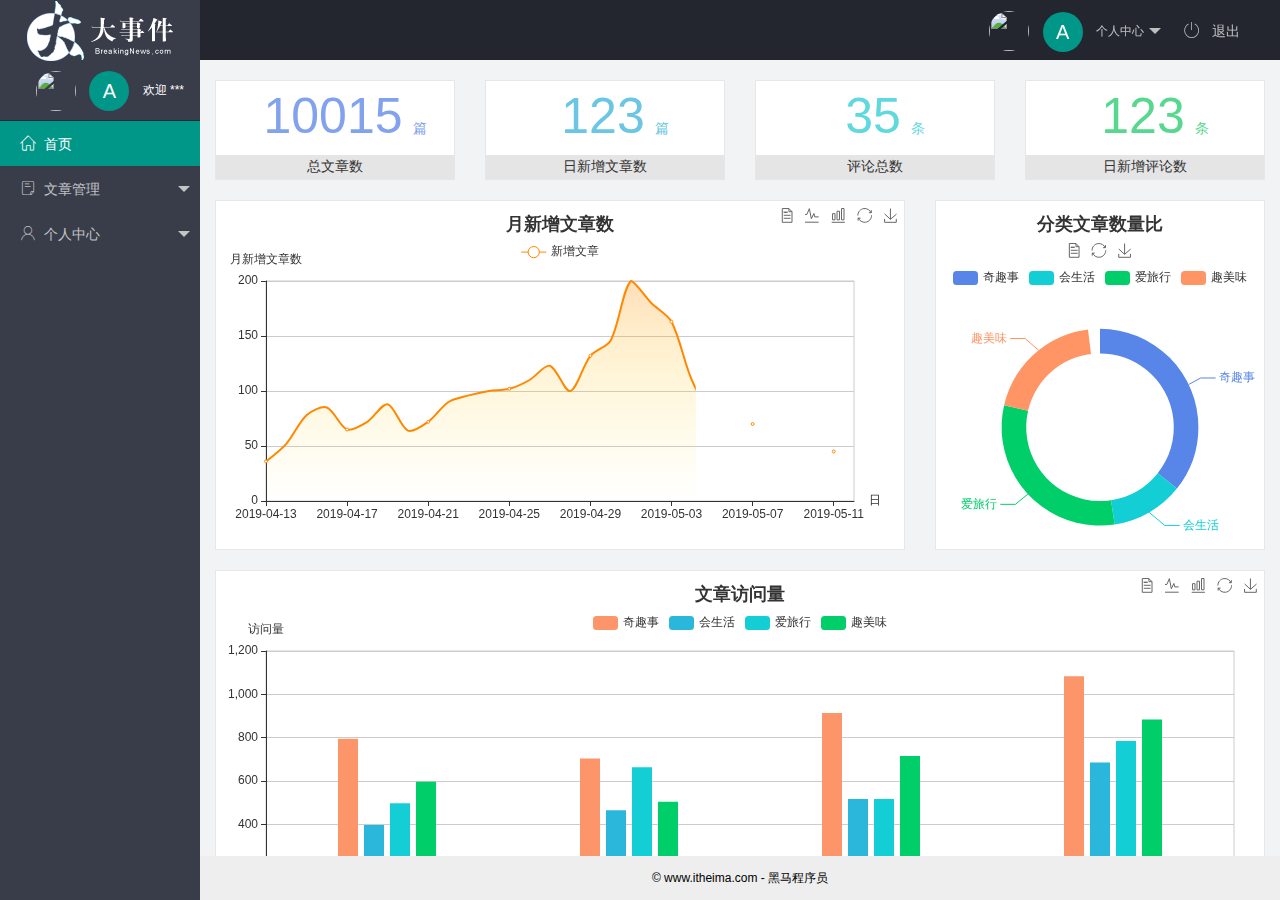
==== commit ab6e52ab: "完成个人中心功能的开发" ====
--- a/index.html
+++ b/index.html
@@ -30,9 +30,10 @@
                         个人中心
                     </a>
                     <dl class="layui-nav-child">
-                        <dd><a href="">基本资料</a></dd>
-                        <dd><a href="">更换头像</a></dd>
-                        <dd><a href="">重置密码</a></dd>
+                        <!-- a标签的href属性用来指定打开哪个网页；target属性用来指定在哪打开网页，其属性值设置为内容主体区域的iframe标签的name属性值，即可在iframe中打开网页 -->
+                        <dd><a href="/user/user_info.html" target="fm">基本资料</a></dd>
+                        <dd><a href="/user/user_avatar.html" target="fm">更换头像</a></dd>
+                        <dd><a href="/user/user_pwd.html" target="fm">重置密码</a></dd>
                     </dl>
                 </li>
                 <li class="layui-nav-item" lay-header-event="menuRight" lay-unselect>
@@ -74,9 +75,10 @@
                     <li class="layui-nav-item">
                         <a href="javascript:;"><span class="iconfont icon-user"></span>个人中心</a>
                         <dl class="layui-nav-child">
-                            <dd><a href="javascript:;"><i class="layui-icon layui-icon-app"></i>基本资料</a></dd>
-                            <dd><a href="javascript:;"><i class="layui-icon layui-icon-app"></i>更换头像</a></dd>
-                            <dd><a href="javascript:;"><i class="layui-icon layui-icon-app"></i>重置密码</a></dd>
+                            <!-- a标签的href属性用来指定打开哪个网页；target属性用来指定在哪打开网页，其属性值设置为内容主体区域的iframe标签的name属性值，即可在iframe中打开网页 -->
+                            <dd><a href="./user/user_info.html" target="fm"><i class="layui-icon layui-icon-app"></i>基本资料</a></dd>
+                            <dd><a href="/user/user_avatar.html" target="fm"><i class="layui-icon layui-icon-app"></i>更换头像</a></dd>
+                            <dd><a href="./user/user_pwd.html" target="fm"><i class="layui-icon layui-icon-app"></i>重置密码</a></dd>
                         </dl>
                     </li>
                 </ul>
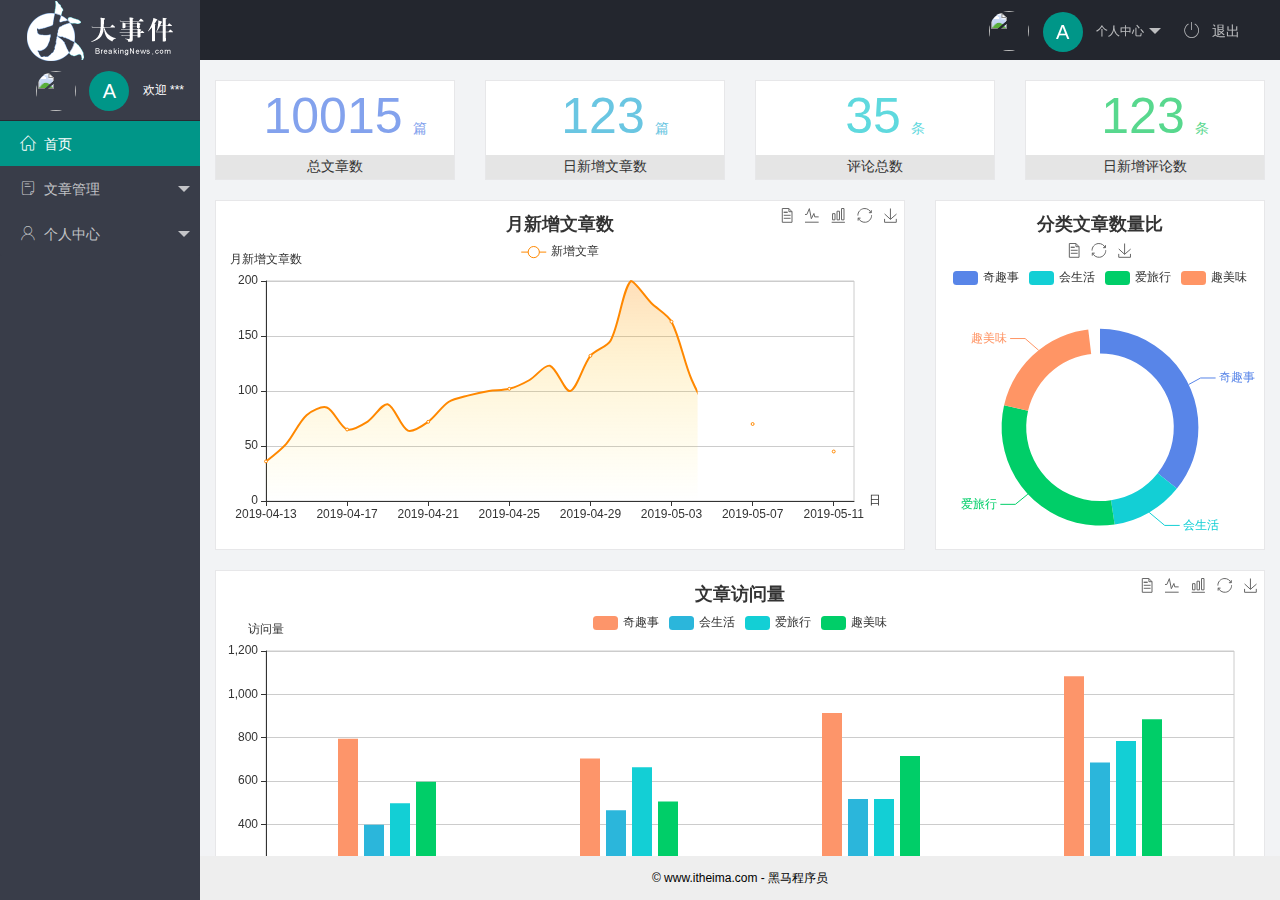
==== commit 2dab3ff9: "完成文章管理相关功能的开发" ====
--- a/index.html
+++ b/index.html
@@ -30,10 +30,10 @@
                         个人中心
                     </a>
                     <dl class="layui-nav-child">
-                        <!-- a标签的href属性用来指定打开哪个网页；target属性用来指定在哪打开网页，其属性值设置为内容主体区域的iframe标签的name属性值，即可在iframe中打开网页 -->
                         <dd><a href="/user/user_info.html" target="fm">基本资料</a></dd>
                         <dd><a href="/user/user_avatar.html" target="fm">更换头像</a></dd>
                         <dd><a href="/user/user_pwd.html" target="fm">重置密码</a></dd>
+                        <!-- a标签的href属性用来指定打开哪个网页；target属性用来指定在哪打开网页，其属性值设置为内容主体区域的iframe标签的name属性值，即可在iframe中打开网页 -->
                     </dl>
                 </li>
                 <li class="layui-nav-item" lay-header-event="menuRight" lay-unselect>
@@ -67,18 +67,19 @@
                         <a class="" href="javascript:;"><span class="iconfont icon-16"></span>文章管理</a>
                         <dl class="layui-nav-child">
                             <!-- 字体图标(layui)：【导入 layui 的样式表 => Layui镜像站 => 文档 => 页面元素 => 图标 => 通过对一个内联元素（一般推荐用 i标签）设定 class="layui-icon"，来定义一个图标，然后对元素加上图标对应的 font-class 即可显示出想要的图标 即 <i class="layui-icon layui-icon-face-smile"></i> => 按需修改】 -->
-                            <dd><a href="javascript:;"><i class="layui-icon layui-icon-app"></i>文章类别</a></dd>
-                            <dd><a href="javascript:;"><i class="layui-icon layui-icon-app"></i>文章列表</a></dd>
-                            <dd><a href="javascript:;"><i class="layui-icon layui-icon-app"></i>发表文章</a></dd>
+                            <dd><a href="/article/art_cate.html" target="fm"><i class="layui-icon layui-icon-app"></i>文章类别</a></dd>
+                            <dd><a href="/article/art_list.html" target="fm"><i class="layui-icon layui-icon-app"></i>文章列表</a></dd>
+                            <dd><a href="/article/art_pub.html" target="fm"><i class="layui-icon layui-icon-app"></i>发表文章</a></dd>
+                            <!-- a标签的href属性用来指定打开哪个网页；target属性用来指定在哪打开网页，其属性值设置为内容主体区域的iframe标签的name属性值，即可在iframe中打开网页 -->
                         </dl>
                     </li>
                     <li class="layui-nav-item">
                         <a href="javascript:;"><span class="iconfont icon-user"></span>个人中心</a>
                         <dl class="layui-nav-child">
-                            <!-- a标签的href属性用来指定打开哪个网页；target属性用来指定在哪打开网页，其属性值设置为内容主体区域的iframe标签的name属性值，即可在iframe中打开网页 -->
                             <dd><a href="./user/user_info.html" target="fm"><i class="layui-icon layui-icon-app"></i>基本资料</a></dd>
                             <dd><a href="/user/user_avatar.html" target="fm"><i class="layui-icon layui-icon-app"></i>更换头像</a></dd>
                             <dd><a href="./user/user_pwd.html" target="fm"><i class="layui-icon layui-icon-app"></i>重置密码</a></dd>
+                            <!-- a标签的href属性用来指定打开哪个网页；target属性用来指定在哪打开网页，其属性值设置为内容主体区域的iframe标签的name属性值，即可在iframe中打开网页 -->
                         </dl>
                     </li>
                 </ul>
